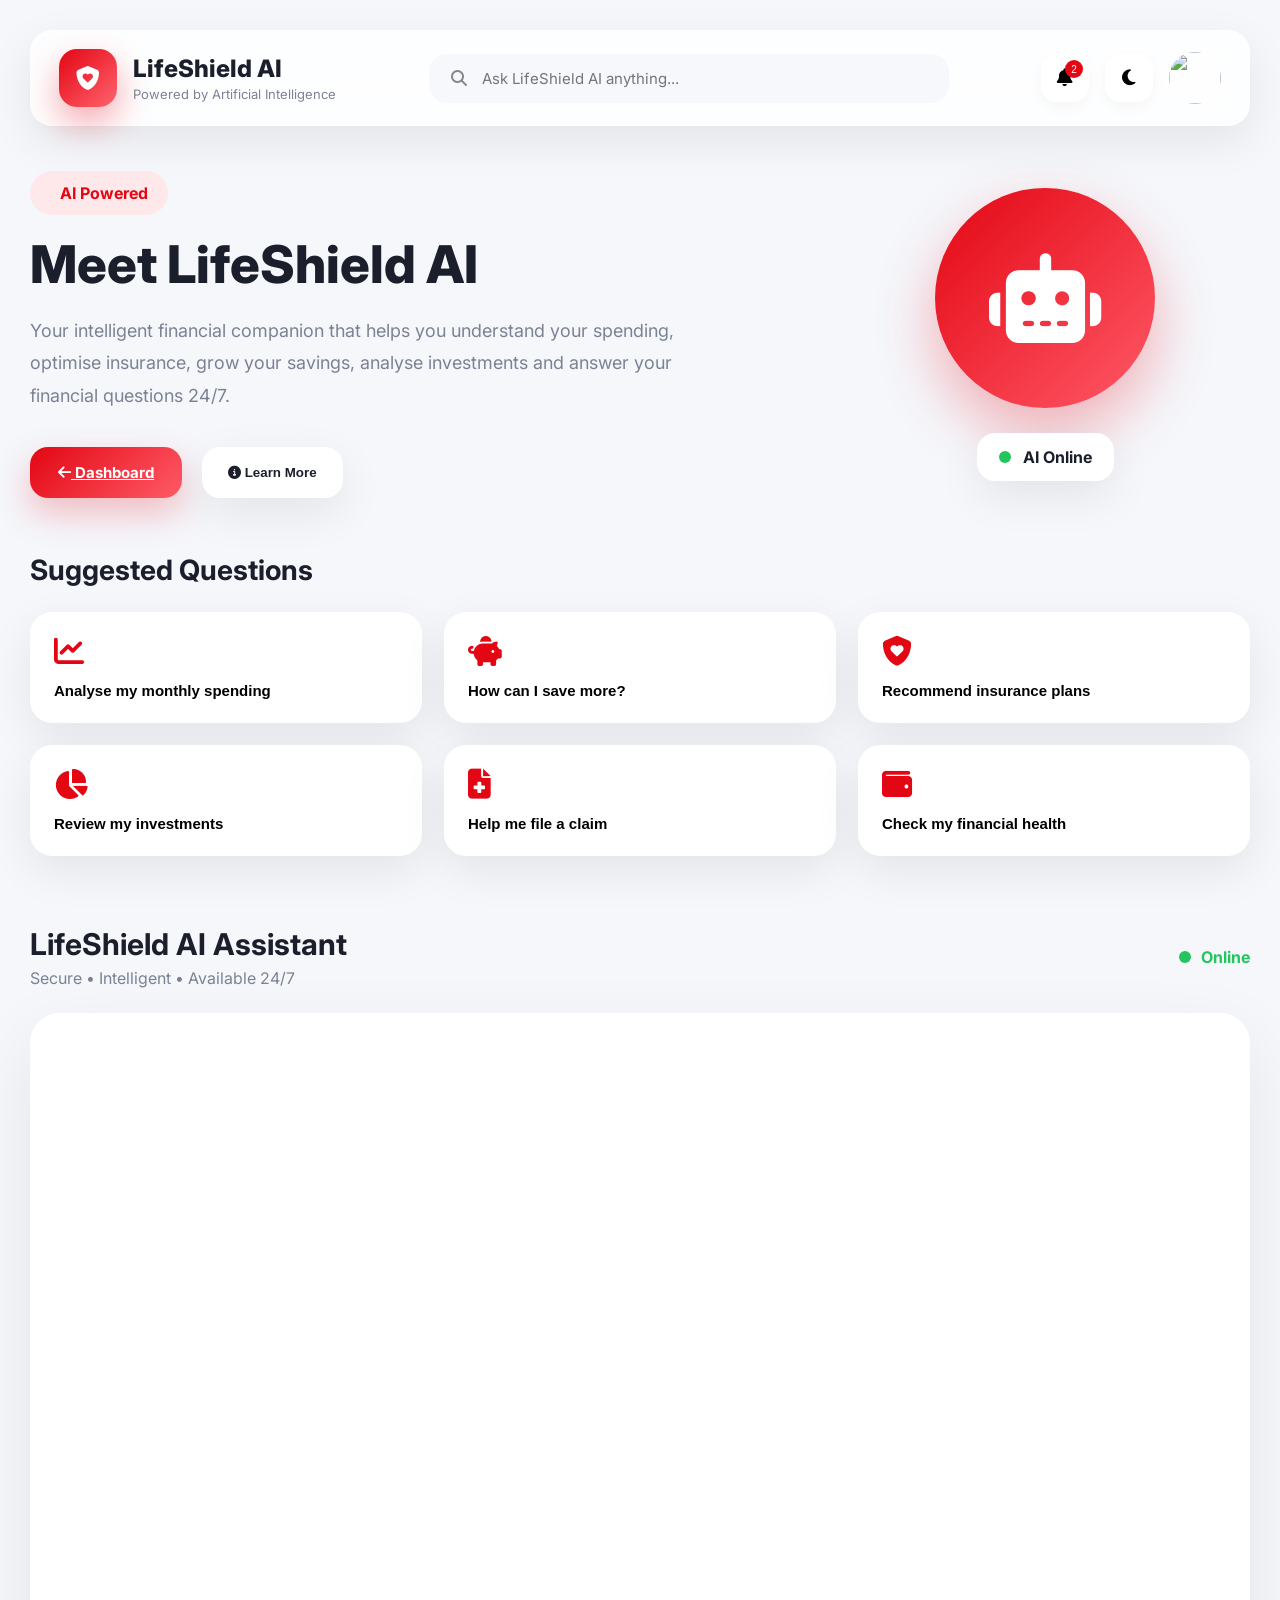
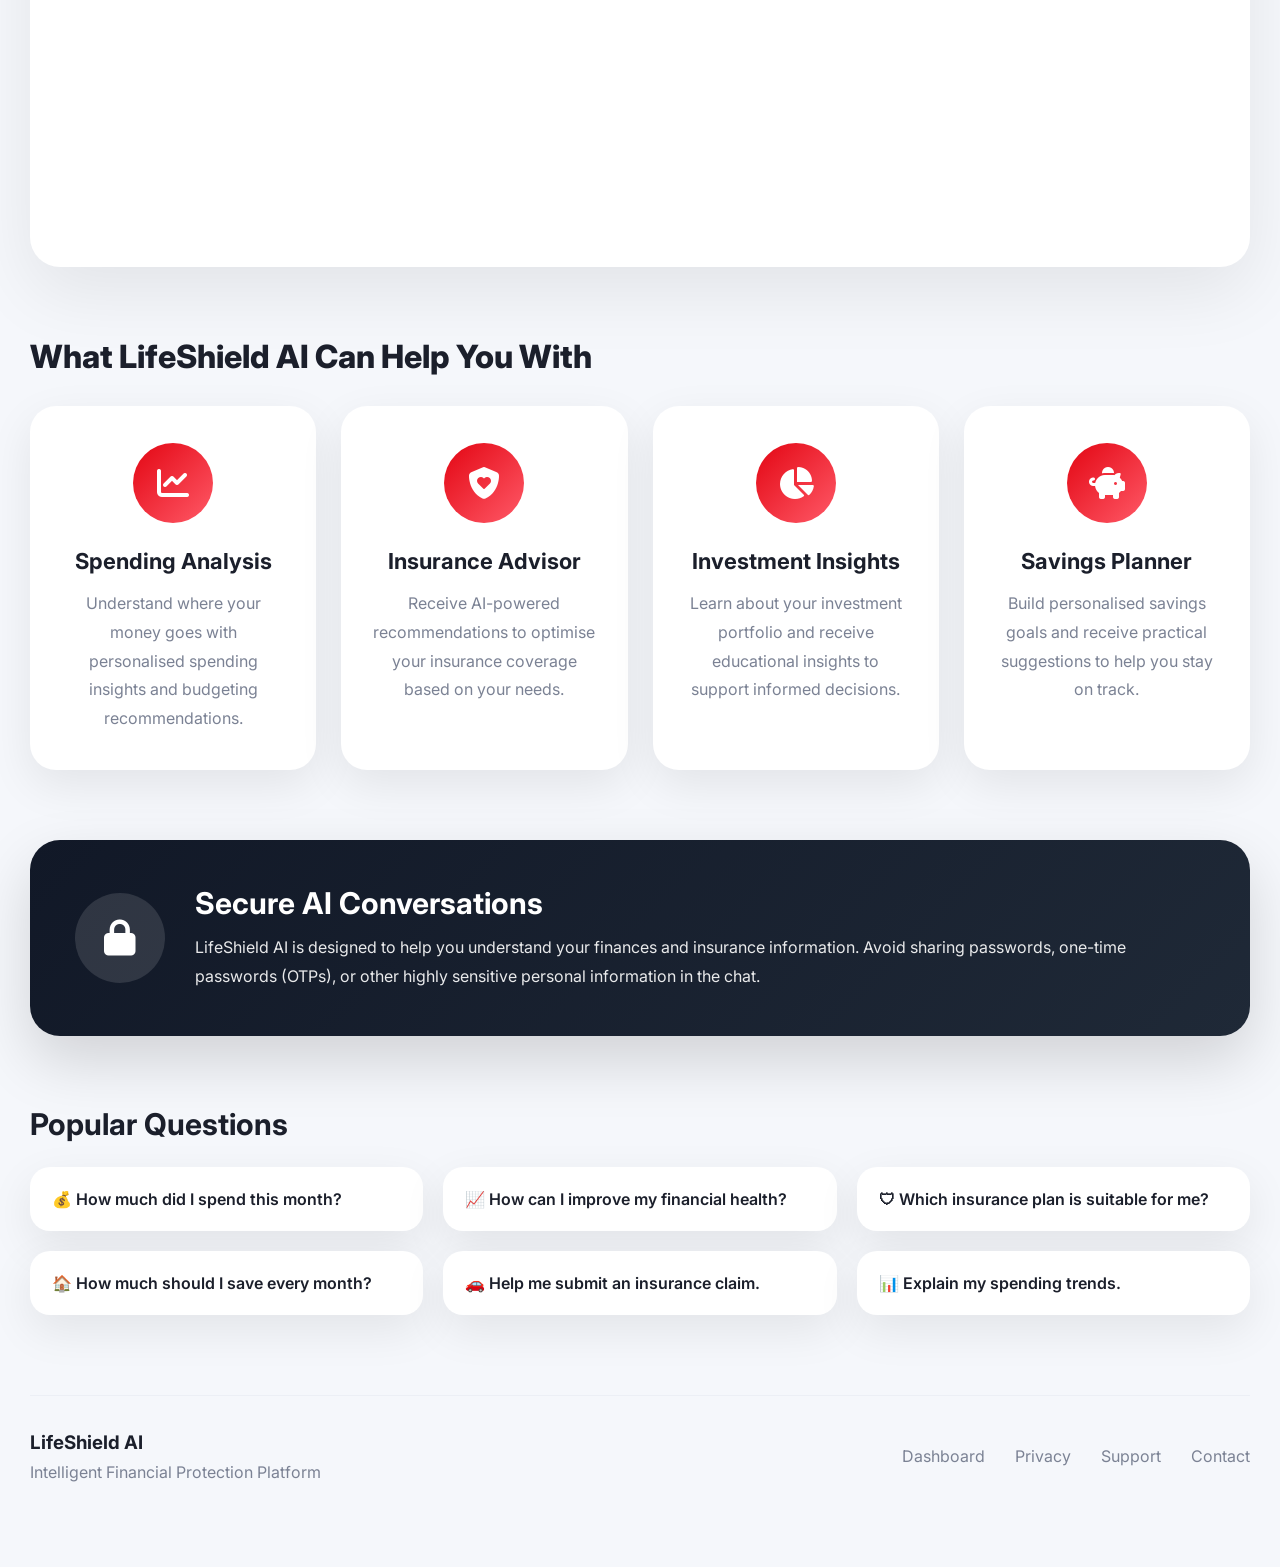
==== lifeshield-ai.html @ 374479db "Add dedicated LifeShield AI page" ====
<!DOCTYPE html>
<html lang="en">

<head>

    <meta charset="UTF-8">
    <meta name="viewport" content="width=device-width, initial-scale=1.0">

    <title>LifeShield AI Assistant</title>

    <!-- Google Font -->
    <link rel="preconnect" href="https://fonts.googleapis.com">
    <link rel="preconnect" href="https://fonts.gstatic.com" crossorigin>

    <link href="https://fonts.googleapis.com/css2?family=Inter:wght@300;400;500;600;700;800;900&display=swap"
        rel="stylesheet">

    <!-- Font Awesome -->
    <link rel="stylesheet"
        href="https://cdnjs.cloudflare.com/ajax/libs/font-awesome/6.7.2/css/all.min.css">

    <link rel="stylesheet" href="style.css">
    <link rel="stylesheet" href="ai.css">

</head>

<body>

<!-- ========================================= -->
<!-- Loader -->
<!-- ========================================= -->

<div class="loader">

    <div class="loader-ring"></div>

</div>

<div class="app">

<!-- ========================================= -->
<!-- TOP NAVIGATION -->
<!-- ========================================= -->

<header class="topbar">

    <div class="logo">

        <div class="logo-icon">

            <i class="fa-solid fa-shield-heart"></i>

        </div>

        <div>

            <h2>LifeShield AI</h2>

            <span>Powered by Artificial Intelligence</span>

        </div>

    </div>

    <div class="search">

        <i class="fa-solid fa-magnifying-glass"></i>

        <input
            type="text"
            placeholder="Ask LifeShield AI anything...">

    </div>

    <div class="top-actions">

        <button class="icon-btn">

            <i class="fa-solid fa-bell"></i>

            <span>2</span>

        </button>

        <button class="icon-btn darkMode">

            <i class="fa-solid fa-moon"></i>

        </button>

        <img
            src="https://i.pravatar.cc/150?img=8"
            class="avatar">

    </div>

</header>

<!-- ========================================= -->
<!-- HERO -->
<!-- ========================================= -->

<section class="ai-hero">

    <div class="hero-left">

        <div class="ai-badge">

            <i class="fa-solid fa-sparkles"></i>

            AI Powered

        </div>

        <h1>

            Meet LifeShield AI

        </h1>

        <p>

            Your intelligent financial companion that helps you
            understand your spending, optimise insurance,
            grow your savings, analyse investments and answer
            your financial questions 24/7.

        </p>

        <div class="hero-buttons">

            <a href="index.html" class="primary-btn">

                <i class="fa-solid fa-arrow-left"></i>

                Dashboard

            </a>

            <button class="secondary-btn">

                <i class="fa-solid fa-circle-info"></i>

                Learn More

            </button>

        </div>

    </div>

    <div class="hero-right">

        <div class="ai-avatar">

            <i class="fa-solid fa-robot"></i>

        </div>

        <div class="status-card">

            <div class="status-dot"></div>

            AI Online

        </div>

    </div>

</section>

<!-- ========================================= -->
<!-- QUICK QUESTIONS -->
<!-- ========================================= -->

<section class="suggested-section">

    <h2>

        Suggested Questions

    </h2>

    <div class="suggestion-grid">

        <button class="suggestion-card">

            <i class="fa-solid fa-chart-line"></i>

            Analyse my monthly spending

        </button>

        <button class="suggestion-card">

            <i class="fa-solid fa-piggy-bank"></i>

            How can I save more?

        </button>

        <button class="suggestion-card">

            <i class="fa-solid fa-shield-heart"></i>

            Recommend insurance plans

        </button>

        <button class="suggestion-card">

            <i class="fa-solid fa-chart-pie"></i>

            Review my investments

        </button>

        <button class="suggestion-card">

            <i class="fa-solid fa-file-medical"></i>

            Help me file a claim

        </button>

        <button class="suggestion-card">

            <i class="fa-solid fa-wallet"></i>

            Check my financial health

        </button>

    </div>

</section>

<!-- ========================================= -->
<!-- AI CHAT -->
<!-- ========================================= -->

<section class="chat-section">

    <div class="chat-header">

        <div>

            <h2>

                LifeShield AI Assistant

            </h2>

            <p>

                Secure • Intelligent • Available 24/7

            </p>

        </div>

        <div class="online-status">

            <span class="pulse"></span>

            Online

        </div>

    </div>

    <div class="chat-container">

                <iframe

            src="https://cdn.botpress.cloud/webchat/v3.6/shareable.html?configUrl=https://files.bpcontent.cloud/2026/05/12/06/20260512064013-ISPL38MB.json"

            loading="lazy"

            allow="microphone"

            title="LifeShield AI Assistant">

        </iframe>

    </div>

</section>

<!-- ========================================= -->
<!-- AI CAPABILITIES -->
<!-- ========================================= -->

<section class="capabilities-section">

    <h2>

        What LifeShield AI Can Help You With

    </h2>

    <div class="capabilities-grid">

        <div class="capability-card">

            <i class="fa-solid fa-chart-line"></i>

            <h3>

                Spending Analysis

            </h3>

            <p>

                Understand where your money goes with personalised
                spending insights and budgeting recommendations.

            </p>

        </div>

        <div class="capability-card">

            <i class="fa-solid fa-shield-heart"></i>

            <h3>

                Insurance Advisor

            </h3>

            <p>

                Receive AI-powered recommendations to optimise
                your insurance coverage based on your needs.

            </p>

        </div>

        <div class="capability-card">

            <i class="fa-solid fa-chart-pie"></i>

            <h3>

                Investment Insights

            </h3>

            <p>

                Learn about your investment portfolio and receive
                educational insights to support informed decisions.

            </p>

        </div>

        <div class="capability-card">

            <i class="fa-solid fa-piggy-bank"></i>

            <h3>

                Savings Planner

            </h3>

            <p>

                Build personalised savings goals and receive
                practical suggestions to help you stay on track.

            </p>

        </div>

    </div>

</section>

<!-- ========================================= -->
<!-- SECURITY -->
<!-- ========================================= -->

<section class="security-banner">

    <div class="security-icon">

        <i class="fa-solid fa-lock"></i>

    </div>

    <div>

        <h2>

            Secure AI Conversations

        </h2>

        <p>

            LifeShield AI is designed to help you understand your
            finances and insurance information. Avoid sharing
            passwords, one-time passwords (OTPs), or other highly
            sensitive personal information in the chat.

        </p>

    </div>

</section>

<!-- ========================================= -->
<!-- AI TIPS -->
<!-- ========================================= -->

<section class="tips-section">

    <h2>

        Popular Questions

    </h2>

    <div class="tips-grid">

        <div class="tip-card">

            💰 How much did I spend this month?

        </div>

        <div class="tip-card">

            📈 How can I improve my financial health?

        </div>

        <div class="tip-card">

            🛡 Which insurance plan is suitable for me?

        </div>

        <div class="tip-card">

            🏠 How much should I save every month?

        </div>

        <div class="tip-card">

            🚗 Help me submit an insurance claim.

        </div>

        <div class="tip-card">

            📊 Explain my spending trends.

        </div>

    </div>

</section>

<!-- ========================================= -->
<!-- FOOTER -->
<!-- ========================================= -->

<footer>

    <div class="footer-left">

        <h3>

            LifeShield AI

        </h3>

        <p>

            Intelligent Financial Protection Platform

        </p>

    </div>

    <div class="footer-right">

        <a href="index.html">

            Dashboard

        </a>

        <a href="#">

            Privacy

        </a>

        <a href="#">

            Support

        </a>

        <a href="#">

            Contact

        </a>

    </div>

</footer>

</div>

<script src="app.js"></script>

<script src="ai.js"></script>

</body>

</html>
---- style.css ----
/* =========================================================
   LifeShield AI Dashboard
   Premium Banking UI
   Part 1
========================================================= */

:root{

    --primary:#E30613;
    --primary-dark:#b40410;
    --secondary:#ff5b67;

    --success:#22c55e;
    --warning:#f59e0b;
    --danger:#ef4444;

    --background:#f4f6fb;
    --surface:#ffffff;
    --surface-2:#fafbfd;

    --text:#1a1d29;
    --text-light:#7b8294;

    --border:#eceff5;

    --shadow-sm:
        0 5px 15px rgba(0,0,0,.04);

    --shadow:
        0 12px 35px rgba(0,0,0,.08);

    --shadow-lg:
        0 25px 60px rgba(0,0,0,.12);

    --radius:24px;

    --transition:.35s cubic-bezier(.4,.2,.2,1);

}

/* ==========================
   RESET
========================== */

*{

    margin:0;

    padding:0;

    box-sizing:border-box;

}

html{

    scroll-behavior:smooth;

}

body{

    background:var(--background);

    font-family:'Inter',sans-serif;

    color:var(--text);

    overflow-x:hidden;

}

/* ==========================
   LOADER
========================== */

.loader{

    position:fixed;

    inset:0;

    background:white;

    display:flex;

    justify-content:center;

    align-items:center;

    z-index:99999;

}

.loader-ring{

    width:70px;

    height:70px;

    border-radius:50%;

    border:6px solid #ececec;

    border-top:6px solid var(--primary);

    animation:spin 1s linear infinite;

}

@keyframes spin{

    to{

        transform:rotate(360deg);

    }

}

/* ==========================
   APP
========================== */

.app{

    width:100%;

    max-width:1450px;

    margin:auto;

    padding:30px;

}

/* ==========================
   TOP NAVBAR
========================== */

.topbar{

    position:sticky;

    top:20px;

    z-index:500;

    background:rgba(255,255,255,.82);

    backdrop-filter:blur(22px);

    -webkit-backdrop-filter:blur(22px);

    border:1px solid rgba(255,255,255,.5);

    border-radius:22px;

    padding:18px 28px;

    display:flex;

    justify-content:space-between;

    align-items:center;

    box-shadow:var(--shadow);

    margin-bottom:35px;

}

/* ==========================
   LOGO
========================== */

.logo{

    display:flex;

    align-items:center;

    gap:16px;

}

.logo-icon{

    width:58px;

    height:58px;

    border-radius:18px;

    background:linear-gradient(135deg,
    var(--primary),
    #ff636e);

    color:white;

    display:flex;

    justify-content:center;

    align-items:center;

    font-size:24px;

    box-shadow:

    0 15px 35px rgba(227,6,19,.35);

}

.logo h2{

    font-size:24px;

    font-weight:800;

}

.logo span{

    color:var(--text-light);

    font-size:13px;

}

/* ==========================
   SEARCH
========================== */

.search{

    width:520px;

    display:flex;

    align-items:center;

    gap:15px;

    background:#f7f8fc;

    border-radius:18px;

    padding:15px 22px;

    transition:var(--transition);

}

.search:hover{

    background:white;

    box-shadow:var(--shadow-sm);

}

.search i{

    color:#888;

}

.search input{

    width:100%;

    border:none;

    outline:none;

    background:transparent;

    font-size:15px;

    font-family:inherit;

}

/* ==========================
   NAV ACTIONS
========================== */

.top-actions{

    display:flex;

    align-items:center;

    gap:16px;

}

.icon-btn{

    width:48px;

    height:48px;

    border-radius:16px;

    border:none;

    background:white;

    cursor:pointer;

    position:relative;

    transition:var(--transition);

    box-shadow:var(--shadow-sm);

}

.icon-btn:hover{

    transform:translateY(-3px);

    box-shadow:var(--shadow);

}

.icon-btn i{

    font-size:18px;

}

.icon-btn span{

    position:absolute;

    top:6px;

    right:6px;

    width:18px;

    height:18px;

    border-radius:50%;

    background:var(--primary);

    color:white;

    font-size:10px;

    display:flex;

    justify-content:center;

    align-items:center;

}

.avatar{

    width:52px;

    height:52px;

    border-radius:50%;

    object-fit:cover;

    cursor:pointer;

    transition:var(--transition);

}

.avatar:hover{

    transform:scale(1.08);

}

/* ==========================
   WELCOME
========================== */

.welcome{

    display:flex;

    justify-content:space-between;

    align-items:center;

    margin-bottom:35px;

}

.welcome h1{

    font-size:42px;

    font-weight:800;

    margin-bottom:12px;

}

.welcome p{

    color:var(--text-light);

    font-size:17px;

}

.primary-btn{

    border:none;

    background:linear-gradient(
        135deg,
        var(--primary),
        var(--secondary)
    );

    color:white;

    padding:16px 28px;

    border-radius:18px;

    font-size:15px;

    font-weight:700;

    cursor:pointer;

    transition:var(--transition);

    box-shadow:

    0 15px 35px rgba(227,6,19,.25);

}

.primary-btn:hover{

    transform:translateY(-3px);

}

/* ==========================
   FEATURE GRID
========================== */

.feature-grid{

    display:grid;

    grid-template-columns:
    repeat(5,1fr);

    gap:22px;

    margin-bottom:35px;

}

.feature{

    background:white;

    border-radius:24px;

    padding:28px;

    transition:var(--transition);

    cursor:pointer;

    text-align:center;

    box-shadow:var(--shadow-sm);

}

.feature:hover{

    transform:translateY(-8px);

    box-shadow:var(--shadow);

}

.feature.active{

    background:linear-gradient(
        135deg,
        var(--primary),
        var(--secondary)
    );

    color:white;

}

.feature i{

    font-size:34px;

    margin-bottom:20px;

}

.feature h3{

    margin-bottom:8px;

}

.feature p{

    font-size:14px;

    opacity:.85;

}

/* =========================================================
   ACCOUNT OVERVIEW
========================================================= */

.account-card{

    background:linear-gradient(
        135deg,
        #E30613 0%,
        #ff4d5c 55%,
        #ff7b87 100%
    );

    color:white;

    border-radius:30px;

    padding:38px;

    display:flex;

    justify-content:space-between;

    align-items:center;

    box-shadow:
        0 30px 60px rgba(227,6,19,.28);

    margin-bottom:35px;

    position:relative;

    overflow:hidden;

}

.account-card::before{

    content:"";

    position:absolute;

    width:420px;

    height:420px;

    border-radius:50%;

    background:rgba(255,255,255,.08);

    right:-180px;

    top:-180px;

}

.account-card::after{

    content:"";

    position:absolute;

    width:260px;

    height:260px;

    border-radius:50%;

    background:rgba(255,255,255,.05);

    left:-80px;

    bottom:-140px;

}

.account-left{

    display:flex;

    align-items:center;

    gap:24px;

    position:relative;

    z-index:2;

}

.bank-icon{

    width:80px;

    height:80px;

    border-radius:24px;

    background:rgba(255,255,255,.18);

    backdrop-filter:blur(10px);

    display:flex;

    justify-content:center;

    align-items:center;

    font-size:28px;

    font-weight:800;

}

.account-left h2{

    font-size:28px;

    margin-bottom:8px;

}

.account-left p{

    opacity:.9;

    margin-bottom:10px;

}

.account-left span{

    letter-spacing:4px;

    font-size:18px;

}

.account-right{

    text-align:right;

    position:relative;

    z-index:2;

}

.account-right h3{

    font-size:46px;

    font-weight:800;

    margin-bottom:10px;

}

.account-right p{

    opacity:.9;

}

.growth{

    display:inline-flex;

    align-items:center;

    gap:8px;

    margin-top:18px;

    background:rgba(255,255,255,.16);

    padding:10px 18px;

    border-radius:999px;

    font-weight:700;

}

/* =========================================================
   DASHBOARD GRID
========================================================= */

.dashboard-grid{

    display:grid;

    grid-template-columns:2fr 1fr;

    gap:30px;

    margin-bottom:35px;

}

.left-column,
.right-column{

    display:flex;

    flex-direction:column;

    gap:28px;

}

/* =========================================================
   COMMON CARD
========================================================= */

.card{

    background:white;

    border-radius:26px;

    padding:28px;

    box-shadow:var(--shadow-sm);

    transition:var(--transition);

}

.card:hover{

    transform:translateY(-6px);

    box-shadow:var(--shadow);

}

.section-title{

    display:flex;

    justify-content:space-between;

    align-items:center;

    margin-bottom:25px;

}

.section-title h2{

    font-size:22px;

    font-weight:700;

}

.section-title a{

    text-decoration:none;

    color:var(--primary);

    font-weight:600;

}

/* =========================================================
   SAVINGS GOAL
========================================================= */

.savings-card h3{

    margin-top:24px;

    font-size:32px;

    font-weight:800;

}

.savings-card p{

    margin-top:10px;

    color:var(--text-light);

}

.progress{

    margin-top:22px;

    width:100%;

    height:14px;

    border-radius:999px;

    overflow:hidden;

    background:#edf1f7;

}

.progress-fill{

    width:74%;

    height:100%;

    border-radius:999px;

    background:linear-gradient(
        90deg,
        #E30613,
        #ff7d88
    );

    animation:progressGrow 1.4s ease;

}

@keyframes progressGrow{

    from{

        width:0;

    }

}

/* =========================================================
   TRANSACTIONS
========================================================= */

.transactions{

    overflow:hidden;

}

.transactions table{

    width:100%;

    border-collapse:collapse;

}

.transactions th{

    text-align:left;

    padding:18px 0;

    font-size:14px;

    color:#8b94a8;

    border-bottom:1px solid var(--border);

}

.transactions td{

    padding:22px 0;

    border-bottom:1px solid #f1f3f7;

    font-weight:500;

}

.transactions tbody tr{

    transition:.3s;

}

.transactions tbody tr:hover{

    background:#fafbfd;

}

.success{

    background:#dcfce7;

    color:#16a34a;

    padding:8px 16px;

    border-radius:999px;

    font-size:13px;

    font-weight:700;

}

.pending{

    background:#fff3cd;

    color:#d97706;

    padding:8px 16px;

    border-radius:999px;

    font-size:13px;

    font-weight:700;

}

.income{

    color:#16a34a;

    font-weight:800;

}

/* =========================================================
   INSIGHTS CARD
========================================================= */

.insights-card{

    min-height:520px;

}

.insights-card canvas{

    width:100% !important;

    height:260px !important;

    margin:20px auto;

}

.legend{

    display:flex;

    justify-content:space-between;

    align-items:center;

    margin-top:18px;

    padding-top:12px;

    border-top:1px solid #f2f3f6;

}

.legend div{

    display:flex;

    align-items:center;

    gap:12px;

}

.dot{

    width:12px;

    height:12px;

    border-radius:50%;

}

.red{

    background:#E30613;

}

.pink{

    background:#ff7b8b;

}

.blue{

    background:#3b82f6;

}

.green{

    background:#22c55e;

}

.more-btn{

    border:none;

    background:#f5f6fb;

    width:40px;

    height:40px;

    border-radius:12px;

    cursor:pointer;

    transition:.3s;

}

.more-btn:hover{

    background:#eceff7;

}

/* =========================================================
   AI INSIGHTS
========================================================= */

.ai-card ul{

    list-style:none;

}

.ai-card li{

    padding:16px 0;

    border-bottom:1px solid #f1f2f7;

    color:#5e6578;

    line-height:1.7;

}

.ai-card li:last-child{

    border-bottom:none;

}

/* =========================================================
   CREDIT SCORE CARD
========================================================= */

.credit-card{

    text-align:center;

}

.score-circle{

    width:170px;

    height:170px;

    margin:30px auto;

    border-radius:50%;

    background:conic-gradient(
        var(--primary) 0deg 328deg,
        #eceff5 328deg 360deg
    );

    display:flex;

    justify-content:center;

    align-items:center;

    position:relative;

}

.score-circle::before{

    content:"";

    position:absolute;

    width:130px;

    height:130px;

    background:white;

    border-radius:50%;

}

.score-circle span{

    position:relative;

    z-index:2;

    font-size:52px;

    font-weight:800;

    color:var(--primary);

}

.credit-card p{

    font-size:20px;

    font-weight:700;

    margin-top:15px;

}

.credit-card small{

    display:block;

    margin-top:10px;

    color:var(--text-light);

    line-height:1.7;

}

/* =========================================================
   AI ASSISTANT
========================================================= */

.assistant-card{

    overflow:hidden;

}

.assistant-header{

    display:flex;

    justify-content:space-between;

    align-items:center;

    margin-bottom:24px;

}

.assistant-header h2{

    font-size:24px;

}

.assistant-header p{

    margin-top:6px;

    color:var(--text-light);

}

.assistant-header i{

    font-size:34px;

    color:var(--primary);

}

.assistant-card iframe{

    width:100%;

    height:620px;

    border:none;

    border-radius:22px;

    background:#f7f8fc;

}

/* =========================================================
   QUICK ACTIONS
========================================================= */

.quick-actions{

    display:grid;

    grid-template-columns:repeat(5,1fr);

    gap:24px;

    margin-bottom:35px;

}

.quick-card{

    background:white;

    border-radius:24px;

    padding:28px;

    text-align:center;

    cursor:pointer;

    transition:var(--transition);

    box-shadow:var(--shadow-sm);

}

.quick-card:hover{

    transform:translateY(-8px);

    box-shadow:var(--shadow);

}

.quick-card i{

    font-size:34px;

    color:var(--primary);

    margin-bottom:18px;

}

.quick-card span{

    display:block;

    font-weight:700;

}

/* =========================================================
   PROMO BANNER
========================================================= */

.promo-banner{

    margin-bottom:35px;

}

.promo-content{

    background:linear-gradient(
        135deg,
        #1f2937,
        #111827
    );

    color:white;

    border-radius:30px;

    overflow:hidden;

    display:flex;

    justify-content:space-between;

    align-items:center;

    padding:50px;

    position:relative;

}

.promo-text{

    max-width:600px;

    z-index:2;

}

.badge{

    display:inline-block;

    background:#E30613;

    color:white;

    padding:8px 16px;

    border-radius:999px;

    font-size:12px;

    font-weight:700;

    margin-bottom:20px;

}

.promo-text h2{

    font-size:42px;

    margin-bottom:18px;

}

.promo-text p{

    line-height:1.8;

    opacity:.9;

    margin-bottom:30px;

}

.promo-image{

    width:320px;

    height:320px;

    border-radius:50%;

    background:rgba(255,255,255,.05);

    position:relative;

    display:flex;

    justify-content:center;

    align-items:center;

}

.promo-image i{

    font-size:90px;

    color:white;

    z-index:2;

}

.floating-circle{

    position:absolute;

    border-radius:50%;

    background:rgba(255,255,255,.08);

    animation:float 7s ease-in-out infinite;

}

.circle-one{

    width:80px;
    height:80px;
    top:25px;
    left:35px;

}

.circle-two{

    width:55px;
    height:55px;
    right:35px;
    top:80px;

}

.circle-three{

    width:120px;
    height:120px;
    bottom:30px;
    left:110px;

}

@keyframes float{

    0%{

        transform:translateY(0);

    }

    50%{

        transform:translateY(-12px);

    }

    100%{

        transform:translateY(0);

    }

}

/* =========================================================
   RECENT ACTIVITY
========================================================= */

.activity-section{

    margin-bottom:40px;

}

.activity-list{

    display:flex;

    flex-direction:column;

    gap:18px;

}

.activity-item{

    background:white;

    border-radius:22px;

    padding:22px 26px;

    display:flex;

    align-items:center;

    justify-content:space-between;

    box-shadow:var(--shadow-sm);

    transition:var(--transition);

}

.activity-item:hover{

    transform:translateX(6px);

}

.activity-item h4{

    margin-bottom:6px;

}

.activity-item p{

    color:var(--text-light);

}

.activity-icon{

    width:56px;

    height:56px;

    border-radius:18px;

    display:flex;

    justify-content:center;

    align-items:center;

    color:white;

    margin-right:18px;

}

.activity-item>div{

    display:flex;

    align-items:center;

}

.activity-item>span{

    font-weight:700;

}

.activity-icon.green{

    background:#22c55e;

}

.activity-icon.blue{

    background:#3b82f6;

}

.activity-icon.orange{

    background:#f59e0b;

}

/* =========================================================
   FLOATING AI BUTTON
========================================================= */

.floating-ai{

    position:fixed;

    right:35px;

    bottom:35px;

    width:72px;

    height:72px;

    border:none;

    border-radius:50%;

    background:linear-gradient(
        135deg,
        var(--primary),
        var(--secondary)
    );

    color:white;

    font-size:28px;

    cursor:pointer;

    box-shadow:0 20px 40px rgba(227,6,19,.35);

    z-index:999;

    transition:var(--transition);

}

.floating-ai:hover{

    transform:scale(1.08) rotate(8deg);

}

/* =========================================================
   FOOTER
========================================================= */

footer{

    margin:50px 0 20px;

    display:flex;

    justify-content:space-between;

    align-items:center;

    color:var(--text-light);

    border-top:1px solid var(--border);

    padding-top:30px;

}

.footer-left h3{

    color:var(--text);

    margin-bottom:8px;

}

.footer-right{

    display:flex;

    gap:28px;

}

.footer-right a{

    text-decoration:none;

    color:var(--text-light);

    transition:.3s;

}

.footer-right a:hover{

    color:var(--primary);

}

/* =========================================================
   DARK MODE
========================================================= */

body.dark{

    --background:#0f172a;
    --surface:#111827;
    --surface-2:#1e293b;

    --text:#f8fafc;
    --text-light:#94a3b8;

    --border:#273449;

    background:var(--background);
    color:var(--text);

}

body.dark .topbar,
body.dark .card,
body.dark .feature,
body.dark .quick-card,
body.dark .activity-item,
body.dark .search{

    background:var(--surface);

    color:var(--text);

    border:1px solid rgba(255,255,255,.05);

}

body.dark input{

    color:white;

}

body.dark .transactions th{

    color:#94a3b8;

}

body.dark .transactions td{

    border-color:#243247;

}

body.dark .transactions tbody tr:hover{

    background:#1b2536;

}

body.dark .progress{

    background:#243247;

}

body.dark footer{

    border-top:1px solid #273449;

}

body.dark .more-btn{

    background:#1b2536;

    color:white;

}

/* =========================================================
   MOBILE NAVIGATION
========================================================= */

.mobile-nav{

    position:fixed;

    left:0;

    right:0;

    bottom:0;

    height:78px;

    background:rgba(255,255,255,.95);

    backdrop-filter:blur(18px);

    display:none;

    justify-content:space-around;

    align-items:center;

    z-index:999;

    border-top:1px solid #ececec;

}

.mobile-nav a{

    display:flex;

    flex-direction:column;

    align-items:center;

    text-decoration:none;

    color:#8a8f9d;

    font-size:12px;

    gap:6px;

    transition:.3s;

}

.mobile-nav a i{

    font-size:20px;

}

.mobile-nav a.active{

    color:var(--primary);

}

/* =========================================================
   SCROLLBAR
========================================================= */

::-webkit-scrollbar{

    width:10px;

}

::-webkit-scrollbar-track{

    background:#f3f4f7;

}

::-webkit-scrollbar-thumb{

    background:#d2d7df;

    border-radius:999px;

}

::-webkit-scrollbar-thumb:hover{

    background:#b9c0ca;

}

/* =========================================================
   ANIMATIONS
========================================================= */

.fade-up{

    animation:fadeUp .7s ease forwards;

}

@keyframes fadeUp{

    from{

        opacity:0;

        transform:translateY(30px);

    }

    to{

        opacity:1;

        transform:translateY(0);

    }

}

.fade-left{

    animation:fadeLeft .7s ease forwards;

}

@keyframes fadeLeft{

    from{

        opacity:0;

        transform:translateX(-30px);

    }

    to{

        opacity:1;

        transform:translateX(0);

    }

}

.fade-right{

    animation:fadeRight .7s ease forwards;

}

@keyframes fadeRight{

    from{

        opacity:0;

        transform:translateX(30px);

    }

    to{

        opacity:1;

        transform:translateX(0);

    }

}

.float{

    animation:floatCard 5s ease-in-out infinite;

}

@keyframes floatCard{

    0%{

        transform:translateY(0px);

    }

    50%{

        transform:translateY(-8px);

    }

    100%{

        transform:translateY(0px);

    }

}

/* =========================================================
   RESPONSIVE
========================================================= */

@media(max-width:1300px){

    .dashboard-grid{

        grid-template-columns:1fr;

    }

    .feature-grid{

        grid-template-columns:repeat(3,1fr);

    }

    .quick-actions{

        grid-template-columns:repeat(3,1fr);

    }

}

@media(max-width:992px){

    .topbar{

        flex-wrap:wrap;

        gap:20px;

    }

    .search{

        width:100%;

        order:3;

    }

    .welcome{

        flex-direction:column;

        align-items:flex-start;

        gap:20px;

    }

    .account-card{

        flex-direction:column;

        align-items:flex-start;

        gap:30px;

    }

    .promo-content{

        flex-direction:column;

        text-align:center;

        gap:40px;

    }

    footer{

        flex-direction:column;

        gap:20px;

        text-align:center;

    }

}

@media(max-width:768px){

    .app{

        padding:18px;

        padding-bottom:110px;

    }

    .feature-grid{

        grid-template-columns:repeat(2,1fr);

    }

    .quick-actions{

        grid-template-columns:repeat(2,1fr);

    }

    .transactions{

        overflow-x:auto;

    }

    .assistant-card iframe{

        height:500px;

    }

    .promo-image{

        width:220px;

        height:220px;

    }

    .promo-text h2{

        font-size:32px;

    }

    .floating-ai{

        bottom:100px;

        right:20px;

        width:64px;

        height:64px;

    }

    .mobile-nav{

        display:flex;

    }

}

@media(max-width:576px){

    .welcome h1{

        font-size:30px;

    }

    .logo h2{

        font-size:20px;

    }

    .feature-grid{

        grid-template-columns:1fr;

    }

    .quick-actions{

        grid-template-columns:1fr;

    }

    .account-right h3{

        font-size:34px;

    }

    .score-circle{

        width:140px;

        height:140px;

    }

    .score-circle::before{

        width:108px;

        height:108px;

    }

    .score-circle span{

        font-size:42px;

    }

    .assistant-card iframe{

        height:430px;

    }

}

/* =========================================================
   UTILITIES
========================================================= */

.hidden{

    display:none !important;

}

.text-center{

    text-align:center;

}

.mt-20{

    margin-top:20px;

}

.mt-30{

    margin-top:30px;

}

.mt-40{

    margin-top:40px;

}

.mb-20{

    margin-bottom:20px;

}

.mb-30{

    margin-bottom:30px;

}

.mb-40{

    margin-bottom:40px;

}

.w-100{

    width:100%;

}

/* =========================================================
   END OF STYLE.CSS
========================================================= */
---- ai.css ----
/* =========================================================
   LifeShield AI
   ai.css
========================================================= */

:root{

    --primary:#E30613;
    --primary-light:#ff5967;
    --background:#f5f7fb;
    --surface:#ffffff;
    --text:#1b1f2b;
    --text-light:#7b8294;
    --border:#eceff5;

    --radius:26px;

    --shadow:
        0 15px 45px rgba(0,0,0,.08);

    --transition:.35s ease;

}

/* =========================================================
   PAGE
========================================================= */

body{

    background:var(--background);

    font-family:"Inter",sans-serif;

}

.ai-hero{

    display:flex;

    align-items:center;

    display:grid;

    grid-template-columns:1.3fr .7fr;

    gap:50px;

    margin:45px 0;

}

.hero-left h1{

    font-size:52px;

    font-weight:800;

    margin:20px 0;

    line-height:1.15;

}

.hero-left p{

    font-size:18px;

    color:var(--text-light);

    line-height:1.8;

    max-width:700px;

}

.ai-badge{

    display:inline-flex;

    align-items:center;

    gap:10px;

    background:#ffe8ea;

    color:var(--primary);

    padding:12px 20px;

    border-radius:999px;

    font-weight:700;

}

.hero-buttons{

    display:flex;

    gap:20px;

    margin-top:35px;

}

.secondary-btn{

    border:none;

    background:white;

    color:var(--text);

    padding:16px 26px;

    border-radius:18px;

    cursor:pointer;

    font-weight:700;

    box-shadow:var(--shadow);

    transition:var(--transition);

}

.secondary-btn:hover{

    transform:translateY(-4px);

}

/* =========================================================
   AI AVATAR
========================================================= */

.hero-right{

    display:flex;

    flex-direction:column;

    justify-content:center;

    align-items:center;

}

.ai-avatar{

    width:220px;

    height:220px;

    border-radius:50%;

    background:linear-gradient(
        135deg,
        var(--primary),
        var(--primary-light)
    );

    display:flex;

    justify-content:center;

    align-items:center;

    color:white;

    font-size:90px;

    box-shadow:
        0 25px 60px rgba(227,6,19,.30);

    animation:floatRobot 5s ease-in-out infinite;

}

@keyframes floatRobot{

    50%{

        transform:translateY(-12px);

    }

}

.status-card{

    margin-top:25px;

    background:white;

    border-radius:18px;

    padding:14px 22px;

    display:flex;

    align-items:center;

    gap:12px;

    box-shadow:var(--shadow);

    font-weight:700;

}

.status-dot{

    width:12px;

    height:12px;

    border-radius:50%;

    background:#22c55e;

}

/* =========================================================
   SUGGESTED QUESTIONS
========================================================= */

.suggested-section{

    margin:55px 0;

}

.suggested-section h2{

    margin-bottom:25px;

    font-size:28px;

}

.suggestion-grid{

    display:grid;

    grid-template-columns:repeat(3,1fr);

    gap:22px;

}

.suggestion-card{

    background:white;

    border:none;

    border-radius:22px;

    padding:24px;

    text-align:left;

    cursor:pointer;

    transition:var(--transition);

    box-shadow:var(--shadow);

    font-size:15px;

    font-weight:600;

}

.suggestion-card:hover{

    transform:translateY(-8px);

    border:2px solid var(--primary);

}

.suggestion-card i{

    display:block;

    color:var(--primary);

    font-size:30px;

    margin-bottom:16px;

}

/* =========================================================
   CHAT SECTION
========================================================= */

.chat-section{

    margin:70px 0;

}

.chat-header{

    display:flex;

    justify-content:space-between;

    align-items:center;

    margin-bottom:25px;

}

.chat-header h2{

    font-size:30px;

}

.chat-header p{

    color:var(--text-light);

    margin-top:6px;

}

.online-status{

    display:flex;

    align-items:center;

    gap:10px;

    font-weight:700;

    color:#22c55e;

}

.pulse{

    width:12px;

    height:12px;

    background:#22c55e;

    border-radius:50%;

    animation:pulse 1.5s infinite;

}

@keyframes pulse{

    0%{

        transform:scale(.8);

        opacity:1;

    }

    70%{

        transform:scale(1.8);

        opacity:0;

    }

    100%{

        opacity:0;

    }

}

.chat-container{

    background:white;

    border-radius:30px;

    overflow:hidden;

    box-shadow:
        0 25px 70px rgba(0,0,0,.08);

}

.chat-container iframe{

    width:100%;

    height:850px;

    border:none;

}

/* =========================================================
   AI CAPABILITIES
========================================================= */

.capabilities-section{

    margin:70px 0;

}

.capabilities-section h2{

    font-size:32px;

    font-weight:800;

    margin-bottom:30px;

}

.capabilities-grid{

    display:grid;

    grid-template-columns:repeat(4,1fr);

    gap:25px;

}

.capability-card{

    background:white;

    border-radius:26px;

    padding:35px 28px;

    text-align:center;

    box-shadow:var(--shadow);

    transition:var(--transition);

    border:2px solid transparent;

}

.capability-card:hover{

    transform:translateY(-10px);

    border-color:var(--primary);

}

.capability-card i{

    width:80px;

    height:80px;

    border-radius:50%;

    display:flex;

    justify-content:center;

    align-items:center;

    margin:0 auto 25px;

    background:linear-gradient(
        135deg,
        var(--primary),
        var(--primary-light)
    );

    color:white;

    font-size:32px;

}

.capability-card h3{

    margin-bottom:15px;

    font-size:22px;

}

.capability-card p{

    color:var(--text-light);

    line-height:1.8;

}

/* =========================================================
   SECURITY BANNER
========================================================= */

.security-banner{

    margin:70px 0;

    background:linear-gradient(
        135deg,
        #111827,
        #1f2937
    );

    color:white;

    border-radius:30px;

    padding:45px;

    display:flex;

    align-items:center;

    gap:30px;

    box-shadow:0 25px 60px rgba(0,0,0,.15);

}

.security-icon{

    width:90px;

    height:90px;

    border-radius:50%;

    background:rgba(255,255,255,.12);

    display:flex;

    justify-content:center;

    align-items:center;

    font-size:36px;

    flex-shrink:0;

}

.security-banner h2{

    font-size:30px;

    margin-bottom:12px;

}

.security-banner p{

    line-height:1.8;

    opacity:.9;

}

/* =========================================================
   POPULAR QUESTIONS
========================================================= */

.tips-section{

    margin:70px 0;

}

.tips-section h2{

    font-size:30px;

    margin-bottom:25px;

}

.tips-grid{

    display:grid;

    grid-template-columns:repeat(3,1fr);

    gap:20px;

}

.tip-card{

    background:white;

    border-radius:20px;

    padding:22px;

    cursor:pointer;

    transition:var(--transition);

    box-shadow:var(--shadow);

    font-weight:600;

}

.tip-card:hover{

    transform:translateY(-6px);

    background:linear-gradient(
        135deg,
        var(--primary),
        var(--primary-light)
    );

    color:white;

}

/* =========================================================
   FOOTER
========================================================= */

footer{

    margin-top:80px;

    border-top:1px solid var(--border);

    padding:35px 0;

    display:flex;

    justify-content:space-between;

    align-items:center;

}

.footer-left h3{

    margin-bottom:8px;

}

.footer-left p{

    color:var(--text-light);

}

.footer-right{

    display:flex;

    gap:30px;

}

.footer-right a{

    text-decoration:none;

    color:var(--text-light);

    transition:var(--transition);

}

.footer-right a:hover{

    color:var(--primary);

}

/* =========================================================
   DARK MODE
========================================================= */

body.dark{

    --background:#0f172a;

    --surface:#111827;

    --text:#f8fafc;

    --text-light:#94a3b8;

    --border:#273449;

}

body.dark{

    background:var(--background);

    color:var(--text);

}

body.dark
.capability-card,

body.dark
.tip-card,

body.dark
.chat-container,

body.dark
.status-card,

body.dark
.suggestion-card{

    background:#111827;

    color:white;

}

body.dark
.security-banner{

    background:#1e293b;

}

/* =========================================================
   RESPONSIVE
========================================================= */

@media(max-width:1200px){

    .capabilities-grid{

        grid-template-columns:repeat(2,1fr);

    }

    .tips-grid{

        grid-template-columns:repeat(2,1fr);

    }

}

@media(max-width:992px){

    .ai-hero{

        grid-template-columns:1fr;

        text-align:center;

    }

    .hero-buttons{

        justify-content:center;

        flex-wrap:wrap;

    }

    .security-banner{

        flex-direction:column;

        text-align:center;

    }

    .suggestion-grid{

        grid-template-columns:repeat(2,1fr);

    }

}

@media(max-width:768px){

    .suggestion-grid,

    .tips-grid,

    .capabilities-grid{

        grid-template-columns:1fr;

    }

    .chat-container iframe{

        height:650px;

    }

    footer{

        flex-direction:column;

        gap:25px;

        text-align:center;

    }

    .footer-right{

        flex-wrap:wrap;

        justify-content:center;

    }

}

@media(max-width:576px){

    .hero-left h1{

        font-size:36px;

    }

    .hero-left p{

        font-size:16px;

    }

    .ai-avatar{

        width:160px;

        height:160px;

        font-size:70px;

    }

    .chat-container iframe{

        height:550px;

    }

}

/* =========================================================
   END OF AI.CSS
========================================================= */
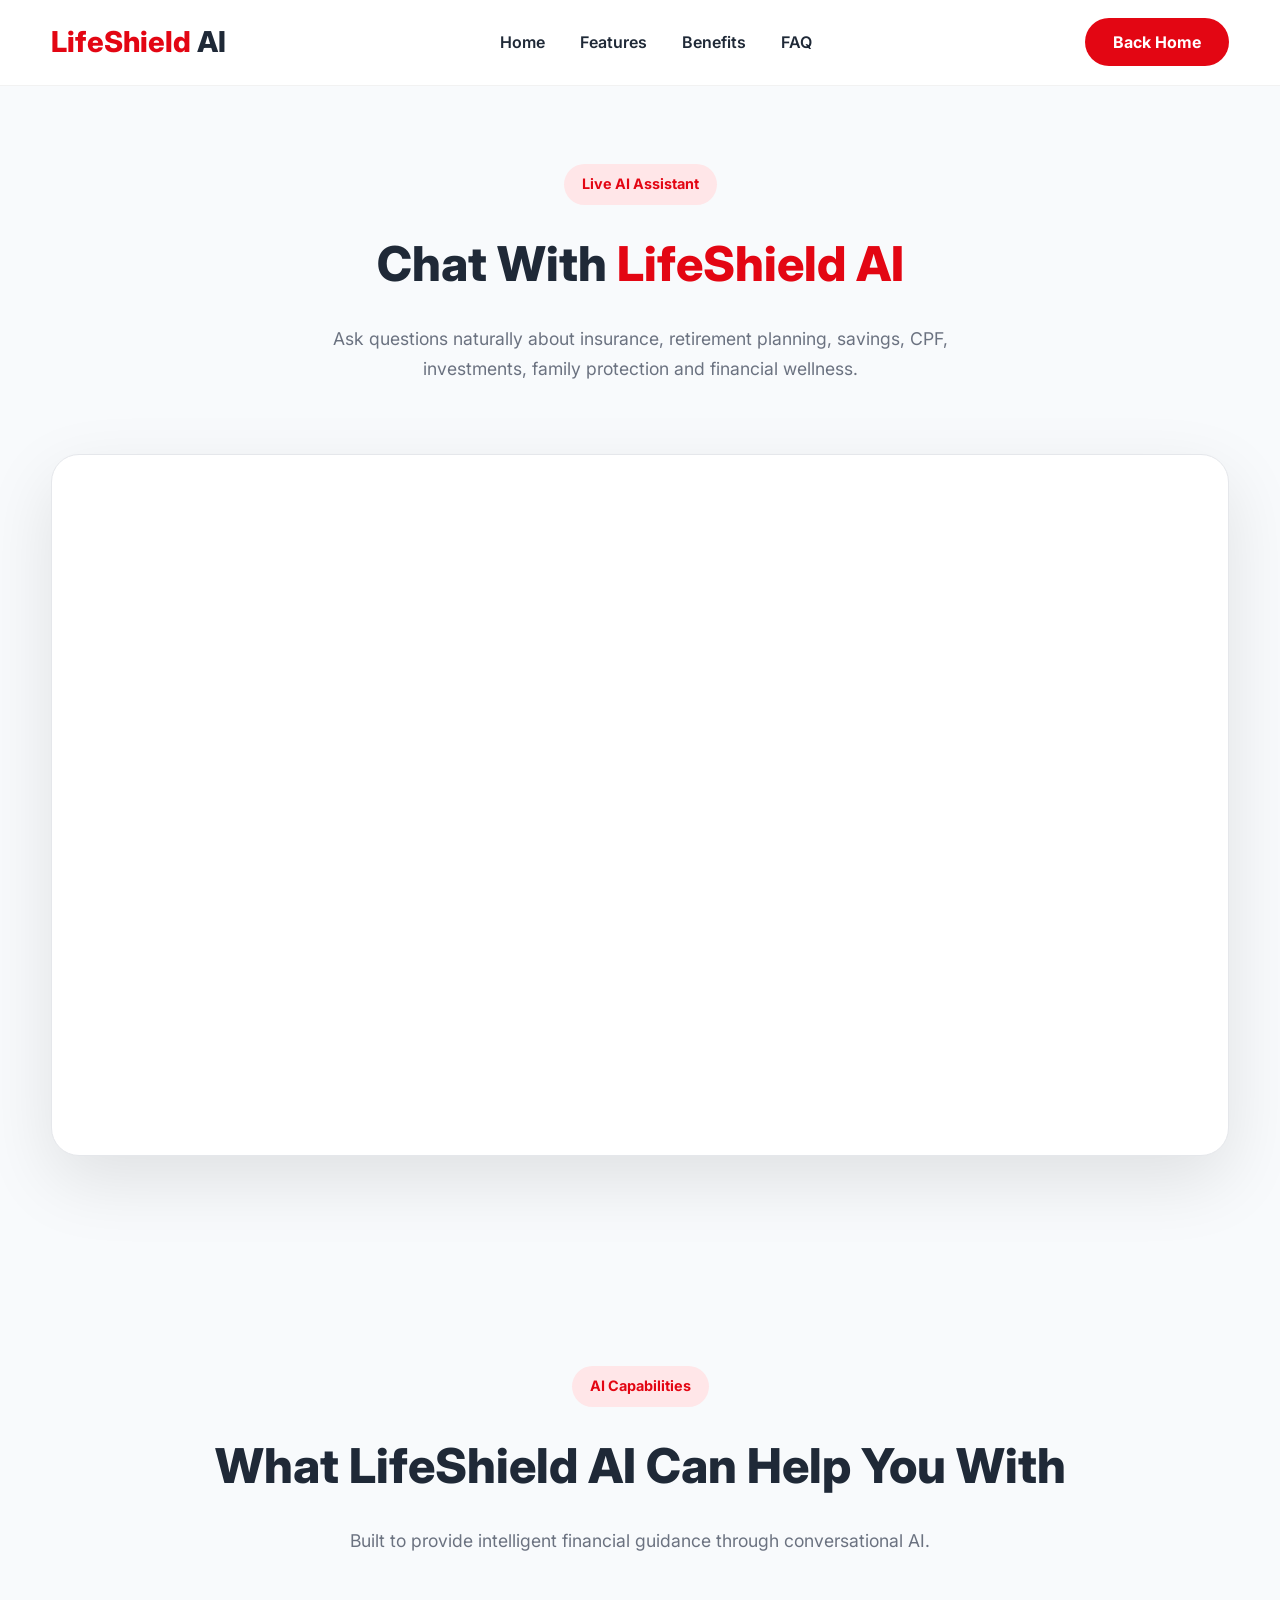
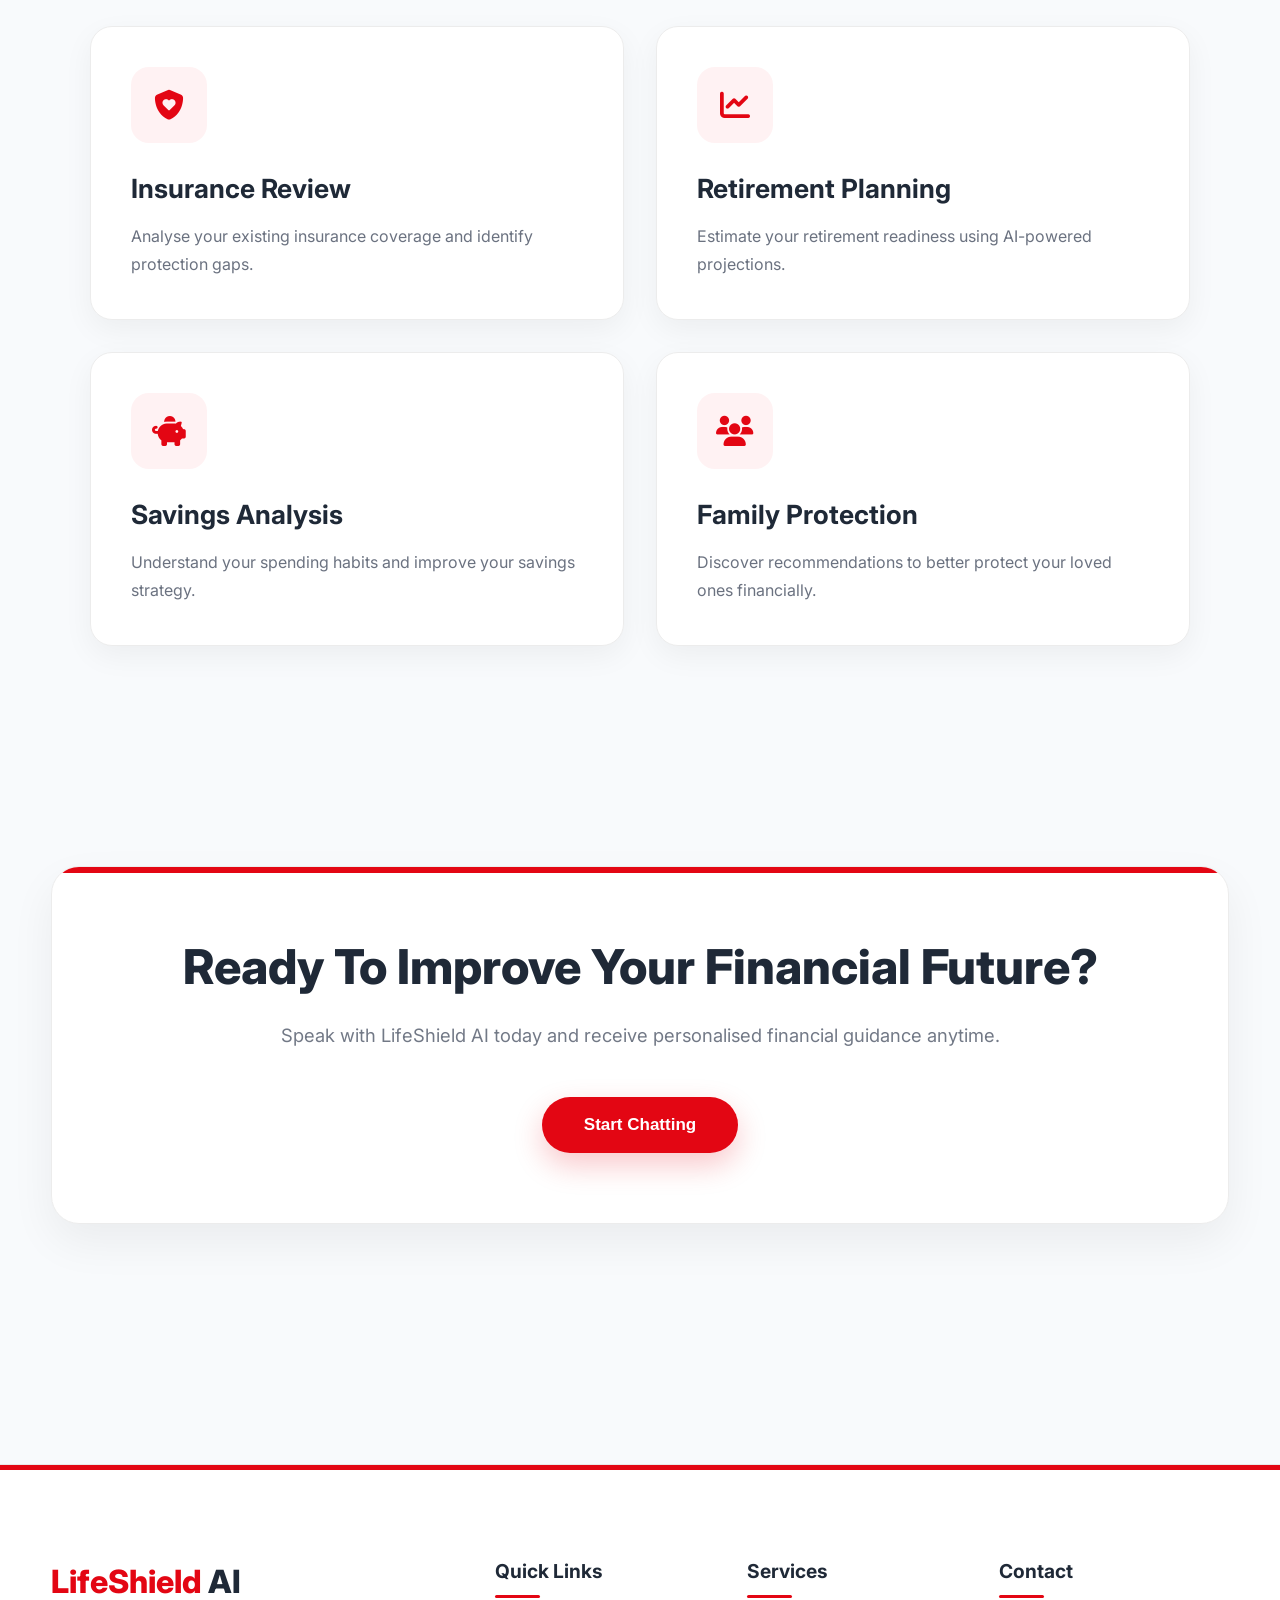
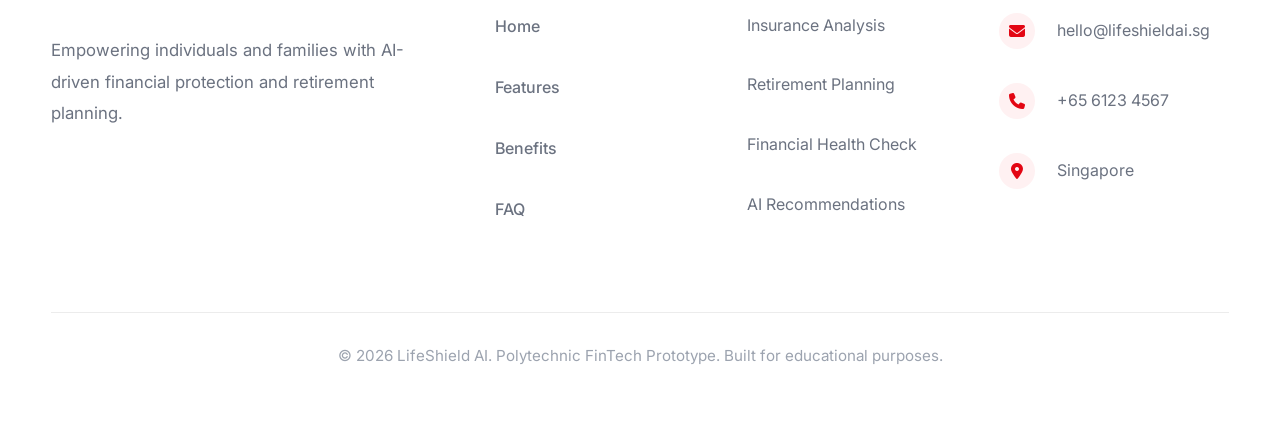
==== commit 39038acb: "Updated website" ====
--- a/lifeshield-ai.html
+++ b/lifeshield-ai.html
@@ -4,284 +4,122 @@
 <head>
 
     <meta charset="UTF-8">
+
     <meta name="viewport" content="width=device-width, initial-scale=1.0">
 
-    <title>LifeShield AI Assistant</title>
-
-    <!-- Google Font -->
+    <title>LifeShield AI | AI Financial Assistant</title>
+
+    <meta name="description"
+        content="Talk to LifeShield AI for personalised financial guidance on insurance, retirement planning and financial wellness.">
+
     <link rel="preconnect" href="https://fonts.googleapis.com">
+
     <link rel="preconnect" href="https://fonts.gstatic.com" crossorigin>
 
-    <link href="https://fonts.googleapis.com/css2?family=Inter:wght@300;400;500;600;700;800;900&display=swap"
+    <link href="https://fonts.googleapis.com/css2?family=Inter:wght@300;400;500;600;700;800&display=swap"
         rel="stylesheet">
 
-    <!-- Font Awesome -->
     <link rel="stylesheet"
         href="https://cdnjs.cloudflare.com/ajax/libs/font-awesome/6.7.2/css/all.min.css">
 
-    <link rel="stylesheet" href="style.css">
-    <link rel="stylesheet" href="ai.css">
+    <link rel="stylesheet" href="css/style.css">
+
+    <link rel="stylesheet" href="css/responsive.css">
 
 </head>
 
 <body>
 
-<!-- ========================================= -->
-<!-- Loader -->
-<!-- ========================================= -->
-
-<div class="loader">
-
-    <div class="loader-ring"></div>
-
-</div>
-
-<div class="app">
-
-<!-- ========================================= -->
-<!-- TOP NAVIGATION -->
-<!-- ========================================= -->
-
-<header class="topbar">
-
-    <div class="logo">
-
-        <div class="logo-icon">
-
-            <i class="fa-solid fa-shield-heart"></i>
-
-        </div>
-
-        <div>
-
-            <h2>LifeShield AI</h2>
-
-            <span>Powered by Artificial Intelligence</span>
-
-        </div>
-
-    </div>
-
-    <div class="search">
-
-        <i class="fa-solid fa-magnifying-glass"></i>
-
-        <input
-            type="text"
-            placeholder="Ask LifeShield AI anything...">
-
-    </div>
-
-    <div class="top-actions">
-
-        <button class="icon-btn">
-
-            <i class="fa-solid fa-bell"></i>
-
-            <span>2</span>
-
-        </button>
-
-        <button class="icon-btn darkMode">
-
-            <i class="fa-solid fa-moon"></i>
-
-        </button>
-
-        <img
-            src="https://i.pravatar.cc/150?img=8"
-            class="avatar">
+<!-- ========================= -->
+<!-- NAVBAR -->
+<!-- ========================= -->
+
+<header class="header">
+
+    <div class="container navbar">
+
+        <a href="index.html" class="logo">
+
+            <span class="logo-red">LifeShield</span>
+
+            <span class="logo-dark">AI</span>
+
+        </a>
+
+        <nav class="nav-menu">
+
+            <a href="index.html">Home</a>
+
+            <a href="index.html#features">Features</a>
+
+            <a href="index.html#benefits">Benefits</a>
+
+            <a href="index.html#faq">FAQ</a>
+
+        </nav>
+
+        <div class="nav-actions">
+
+            <a href="index.html" class="btn-nav">
+
+                Back Home
+
+            </a>
+
+        </div>
 
     </div>
 
 </header>
 
-<!-- ========================================= -->
-<!-- HERO -->
-<!-- ========================================= -->
-
-<section class="ai-hero">
-
-    <div class="hero-left">
-
-        <div class="ai-badge">
-
-            <i class="fa-solid fa-sparkles"></i>
-
-            AI Powered
-
-        </div>
-
-        <h1>
-
-            Meet LifeShield AI
-
-        </h1>
-
-        <p>
-
-            Your intelligent financial companion that helps you
-            understand your spending, optimise insurance,
-            grow your savings, analyse investments and answer
-            your financial questions 24/7.
-
-        </p>
-
-        <div class="hero-buttons">
-
-            <a href="index.html" class="primary-btn">
-
-                <i class="fa-solid fa-arrow-left"></i>
-
-                Dashboard
-
-            </a>
-
-            <button class="secondary-btn">
-
-                <i class="fa-solid fa-circle-info"></i>
-
-                Learn More
-
-            </button>
-
-        </div>
-
-    </div>
-
-    <div class="hero-right">
-
-        <div class="ai-avatar">
-
-            <i class="fa-solid fa-robot"></i>
-
-        </div>
-
-        <div class="status-card">
-
-            <div class="status-dot"></div>
-
-            AI Online
-
-        </div>
-
-    </div>
-
-</section>
-
-<!-- ========================================= -->
-<!-- QUICK QUESTIONS -->
-<!-- ========================================= -->
-
-<section class="suggested-section">
-
-    <h2>
-
-        Suggested Questions
-
-    </h2>
-
-    <div class="suggestion-grid">
-
-        <button class="suggestion-card">
-
-            <i class="fa-solid fa-chart-line"></i>
-
-            Analyse my monthly spending
-
-        </button>
-
-        <button class="suggestion-card">
-
-            <i class="fa-solid fa-piggy-bank"></i>
-
-            How can I save more?
-
-        </button>
-
-        <button class="suggestion-card">
-
-            <i class="fa-solid fa-shield-heart"></i>
-
-            Recommend insurance plans
-
-        </button>
-
-        <button class="suggestion-card">
-
-            <i class="fa-solid fa-chart-pie"></i>
-
-            Review my investments
-
-        </button>
-
-        <button class="suggestion-card">
-
-            <i class="fa-solid fa-file-medical"></i>
-
-            Help me file a claim
-
-        </button>
-
-        <button class="suggestion-card">
-
-            <i class="fa-solid fa-wallet"></i>
-
-            Check my financial health
-
-        </button>
-
-    </div>
-
-</section>
-
-<!-- ========================================= -->
-<!-- AI CHAT -->
-<!-- ========================================= -->
-
-<section class="chat-section">
-
-    <div class="chat-header">
-
-        <div>
+<br>
+<br>
+
+<!-- ========================= -->
+<!-- LIFESHIELD AI -->
+<!-- ========================= -->
+
+<section class="botpress-section" id="chat">
+
+    <div class="container">
+
+        <div class="section-header">
+
+            <span class="section-tag">
+
+                Live AI Assistant
+
+            </span>
 
             <h2>
 
-                LifeShield AI Assistant
+                Chat With <span style="color:#E30613;">LifeShield AI</span>
 
             </h2>
 
             <p>
 
-                Secure • Intelligent • Available 24/7
+                Ask questions naturally about insurance,
+                retirement planning, savings, CPF, investments,
+                family protection and financial wellness.
 
             </p>
 
         </div>
 
-        <div class="online-status">
-
-            <span class="pulse"></span>
-
-            Online
-
-        </div>
-
-    </div>
-
-    <div class="chat-container">
-
-                <iframe
-
-            src="https://cdn.botpress.cloud/webchat/v3.6/shareable.html?configUrl=https://files.bpcontent.cloud/2026/05/12/06/20260512064013-ISPL38MB.json"
-
-            loading="lazy"
-
-            allow="microphone"
-
-            title="LifeShield AI Assistant">
-
-        </iframe>
+        <div class="botpress-container">
+
+            <iframe
+                src="https://cdn.botpress.cloud/webchat/v3.6/shareable.html?configUrl=https://files.bpcontent.cloud/2026/05/12/06/20260512064013-ISPL38MB.json"
+                title="LifeShield AI"
+                loading="lazy"
+                allow="microphone"
+                width="100%"
+                height="900"
+                frameborder="0">
+            </iframe>
+
+        </div>
 
     </div>
 
@@ -291,241 +129,259 @@
 <!-- AI CAPABILITIES -->
 <!-- ========================================= -->
 
-<section class="capabilities-section">
-
-    <h2>
-
-        What LifeShield AI Can Help You With
-
-    </h2>
-
-    <div class="capabilities-grid">
-
-        <div class="capability-card">
-
-            <i class="fa-solid fa-chart-line"></i>
-
-            <h3>
-
-                Spending Analysis
-
-            </h3>
+<section class="capabilities section">
+
+    <div class="container">
+
+        <div class="section-header">
+
+            <span class="section-tag">
+                AI Capabilities
+            </span>
+
+            <h2>
+                What LifeShield AI Can Help You With
+            </h2>
 
             <p>
-
-                Understand where your money goes with personalised
-                spending insights and budgeting recommendations.
-
+                Built to provide intelligent financial guidance
+                through conversational AI.
             </p>
 
         </div>
 
-        <div class="capability-card">
-
-            <i class="fa-solid fa-shield-heart"></i>
-
-            <h3>
-
-                Insurance Advisor
-
-            </h3>
+        <div class="features-grid">
+
+            <div class="feature-card">
+
+                <div class="feature-icon">
+
+                    <i class="fa-solid fa-shield-heart"></i>
+
+                </div>
+
+                <h3>Insurance Review</h3>
+
+                <p>
+
+                    Analyse your existing insurance coverage
+                    and identify protection gaps.
+
+                </p>
+
+            </div>
+
+            <div class="feature-card">
+
+                <div class="feature-icon">
+
+                    <i class="fa-solid fa-chart-line"></i>
+
+                </div>
+
+                <h3>Retirement Planning</h3>
+
+                <p>
+
+                    Estimate your retirement readiness
+                    using AI-powered projections.
+
+                </p>
+
+            </div>
+
+            <div class="feature-card">
+
+                <div class="feature-icon">
+
+                    <i class="fa-solid fa-piggy-bank"></i>
+
+                </div>
+
+                <h3>Savings Analysis</h3>
+
+                <p>
+
+                    Understand your spending habits
+                    and improve your savings strategy.
+
+                </p>
+
+            </div>
+
+            <div class="feature-card">
+
+                <div class="feature-icon">
+
+                    <i class="fa-solid fa-users"></i>
+
+                </div>
+
+                <h3>Family Protection</h3>
+
+                <p>
+
+                    Discover recommendations to better
+                    protect your loved ones financially.
+
+                </p>
+
+            </div>
+
+        </div>
+
+    </div>
+
+</section>
+
+<!-- ========================================= -->
+<!-- CTA -->
+<!-- ========================================= -->
+
+<section class="cta">
+
+    <div class="container">
+
+        <div class="cta-card">
+
+            <h2>
+
+                Ready To Improve Your Financial Future?
+
+            </h2>
 
             <p>
 
-                Receive AI-powered recommendations to optimise
-                your insurance coverage based on your needs.
+                Speak with LifeShield AI today and receive
+                personalised financial guidance anytime.
 
             </p>
 
-        </div>
-
-        <div class="capability-card">
-
-            <i class="fa-solid fa-chart-pie"></i>
-
-            <h3>
-
-                Investment Insights
-
-            </h3>
+            <button id="openChat2" class="btn-primary">
+
+                Start Chatting
+
+            </button>
+
+        </div>
+
+    </div>
+
+</section>
+
+<!-- ========================= -->
+<!-- FOOTER -->
+<!-- ========================= -->
+
+<footer class="footer">
+
+    <div class="container">
+
+        <div class="footer-grid">
+
+            <div class="footer-about">
+
+                <h2>
+                    <span class="logo-red">LifeShield</span>
+                    <span class="logo-dark">AI</span>
+                </h2>
+
+                <p>
+                    Empowering individuals and families with
+                    AI-driven financial protection and
+                    retirement planning.
+                </p>
+
+            </div>
+
+            <div class="footer-links">
+
+                <h3>Quick Links</h3>
+
+                <ul>
+                    <li><a href="index.html">Home</a></li>
+                    <li><a href="index.html#features">Features</a></li>
+                    <li><a href="index.html#benefits">Benefits</a></li>
+                    <li><a href="index.html#faq">FAQ</a></li>
+                </ul>
+
+            </div>
+
+            <div class="footer-links">
+
+                <h3>Services</h3>
+
+                <ul>
+                    <li>Insurance Analysis</li>
+                    <li>Retirement Planning</li>
+                    <li>Financial Health Check</li>
+                    <li>AI Recommendations</li>
+                </ul>
+
+            </div>
+
+            <div class="footer-links">
+
+                <h3>Contact</h3>
+
+                <ul>
+                    <li><i class="fa-solid fa-envelope"></i> hello@lifeshieldai.sg</li>
+                    <li><i class="fa-solid fa-phone"></i> +65 6123 4567</li>
+                    <li><i class="fa-solid fa-location-dot"></i> Singapore</li>
+                </ul>
+
+            </div>
+
+        </div>
+
+        <div class="footer-bottom">
 
             <p>
 
-                Learn about your investment portfolio and receive
-                educational insights to support informed decisions.
+                © 2026 LifeShield AI. Polytechnic FinTech Prototype.
+                Built for educational purposes.
 
             </p>
 
         </div>
 
-        <div class="capability-card">
-
-            <i class="fa-solid fa-piggy-bank"></i>
-
-            <h3>
-
-                Savings Planner
-
-            </h3>
-
-            <p>
-
-                Build personalised savings goals and receive
-                practical suggestions to help you stay on track.
-
-            </p>
-
-        </div>
-
-    </div>
-
-</section>
-
-<!-- ========================================= -->
-<!-- SECURITY -->
-<!-- ========================================= -->
-
-<section class="security-banner">
-
-    <div class="security-icon">
-
-        <i class="fa-solid fa-lock"></i>
-
-    </div>
-
-    <div>
-
-        <h2>
-
-            Secure AI Conversations
-
-        </h2>
-
-        <p>
-
-            LifeShield AI is designed to help you understand your
-            finances and insurance information. Avoid sharing
-            passwords, one-time passwords (OTPs), or other highly
-            sensitive personal information in the chat.
-
-        </p>
-
-    </div>
-
-</section>
-
-<!-- ========================================= -->
-<!-- AI TIPS -->
-<!-- ========================================= -->
-
-<section class="tips-section">
-
-    <h2>
-
-        Popular Questions
-
-    </h2>
-
-    <div class="tips-grid">
-
-        <div class="tip-card">
-
-            💰 How much did I spend this month?
-
-        </div>
-
-        <div class="tip-card">
-
-            📈 How can I improve my financial health?
-
-        </div>
-
-        <div class="tip-card">
-
-            🛡 Which insurance plan is suitable for me?
-
-        </div>
-
-        <div class="tip-card">
-
-            🏠 How much should I save every month?
-
-        </div>
-
-        <div class="tip-card">
-
-            🚗 Help me submit an insurance claim.
-
-        </div>
-
-        <div class="tip-card">
-
-            📊 Explain my spending trends.
-
-        </div>
-
-    </div>
-
-</section>
-
-<!-- ========================================= -->
-<!-- FOOTER -->
-<!-- ========================================= -->
-
-<footer>
-
-    <div class="footer-left">
-
-        <h3>
-
-            LifeShield AI
-
-        </h3>
-
-        <p>
-
-            Intelligent Financial Protection Platform
-
-        </p>
-
-    </div>
-
-    <div class="footer-right">
-
-        <a href="index.html">
-
-            Dashboard
-
-        </a>
-
-        <a href="#">
-
-            Privacy
-
-        </a>
-
-        <a href="#">
-
-            Support
-
-        </a>
-
-        <a href="#">
-
-            Contact
-
-        </a>
-
     </div>
 
 </footer>
 
-</div>
-
-<script src="app.js"></script>
-
-<script src="ai.js"></script>
+<!-- ========================= -->
+<!-- JAVASCRIPT -->
+<!-- ========================= -->
+
+<script src="js/app.js"></script>
+
+<script src="https://cdn.botpress.cloud/webchat/v3.6/shareable.html?configUrl=https://files.bpcontent.cloud/2026/05/12/06/20260512064013-ISPL38MB.json"></script>
+
+<script>
+document.addEventListener("DOMContentLoaded", () => {
+
+    const chatButtons = document.querySelectorAll("#openChat, #openChat2");
+
+    chatButtons.forEach(button => {
+
+        button.addEventListener("click", () => {
+
+            if (window.botpress && typeof window.botpress.open === "function") {
+
+                window.botpress.open();
+
+            } else {
+
+                console.log("Botpress has not loaded yet.");
+
+            }
+
+        });
+
+    });
+
+});
+</script>
 
 </body>
-
 </html>
--- a/css/style.css
+++ b/css/style.css
@@ -0,0 +1,2536 @@
+/* =====================================================
+   LifeShield AI
+   Professional FinTech UI
+   Theme Inspired by OCBC
+===================================================== */
+
+:root{
+
+    --primary:#E30613;
+    --primary-dark:#B8000D;
+    --primary-light:#FFE6E8;
+
+    --dark:#1F2937;
+    --dark-2:#374151;
+
+    --grey:#6B7280;
+    --light:#F8FAFC;
+    --white:#FFFFFF;
+
+    --border:#E5E7EB;
+
+    --shadow-sm:0 4px 12px rgba(0,0,0,.06);
+    --shadow-md:0 10px 30px rgba(0,0,0,.08);
+    --shadow-lg:0 20px 60px rgba(0,0,0,.12);
+
+    --radius:18px;
+    --transition:.35s ease;
+
+}
+
+*{
+
+    margin:0;
+    padding:0;
+    box-sizing:border-box;
+
+}
+
+html{
+
+    scroll-behavior:smooth;
+
+}
+
+body{
+
+    font-family:'Inter',sans-serif;
+    background:var(--light);
+    color:var(--dark);
+    overflow-x:hidden;
+    line-height:1.7;
+
+}
+
+img{
+
+    width:100%;
+    display:block;
+
+}
+
+a{
+
+    text-decoration:none;
+
+}
+
+ul{
+
+    list-style:none;
+
+}
+
+.container{
+
+    width:min(1200px,92%);
+    margin:auto;
+
+}
+
+.section{
+
+    padding:110px 0;
+
+}
+
+.section-header{
+
+    text-align:center;
+    margin-bottom:70px;
+
+}
+
+.section-tag{
+
+    display:inline-block;
+
+    padding:8px 18px;
+
+    background:#FFE6E8;
+
+    color:var(--primary);
+
+    font-size:.9rem;
+
+    font-weight:700;
+
+    border-radius:100px;
+
+    margin-bottom:18px;
+
+}
+
+.section-header h2{
+
+    font-size:3rem;
+
+    margin-bottom:20px;
+
+    font-weight:800;
+
+}
+
+.section-header p{
+
+    color:var(--grey);
+
+    max-width:700px;
+
+    margin:auto;
+
+    font-size:1.1rem;
+
+}
+
+/* ==========================
+        NAVBAR
+========================== */
+
+.header{
+
+    position:fixed;
+    top:0;
+    left:0;
+    width:100%;
+
+    background:rgba(255,255,255,.95);
+
+    backdrop-filter:blur(15px);
+
+    z-index:999;
+
+    border-bottom:1px solid rgba(0,0,0,.05);
+
+}
+
+.navbar{
+
+    display:flex;
+    align-items:center;
+    justify-content:space-between;
+
+    height:85px;
+
+}
+
+.logo{
+
+    font-size:1.8rem;
+    font-weight:800;
+
+}
+
+.logo-red{
+
+    color:var(--primary);
+
+}
+
+.logo-dark{
+
+    color:var(--dark);
+
+}
+
+.nav-menu{
+
+    display:flex;
+    gap:35px;
+
+}
+
+.nav-menu a{
+
+    color:var(--dark);
+    font-weight:600;
+
+    transition:.3s;
+
+}
+
+.nav-menu a:hover{
+
+    color:var(--primary);
+
+}
+
+.btn-nav{
+
+    background:var(--primary);
+
+    color:#fff;
+
+    padding:14px 28px;
+
+    border-radius:50px;
+
+    font-weight:700;
+
+    transition:.3s;
+
+}
+
+.btn-nav:hover{
+
+    background:var(--primary-dark);
+
+    transform:translateY(-3px);
+
+}
+
+.menu-toggle{
+
+    display:none;
+
+    font-size:1.5rem;
+
+    cursor:pointer;
+
+}
+
+/* ==========================
+        HERO
+========================== */
+
+.hero{
+
+    padding-top:180px;
+    padding-bottom:120px;
+
+}
+
+.hero-grid{
+
+    display:grid;
+
+    grid-template-columns:1fr 1fr;
+
+    gap:70px;
+
+    align-items:center;
+
+}
+
+.hero-tag{
+
+    display:inline-block;
+
+    padding:8px 18px;
+
+    background:var(--primary-light);
+
+    color:var(--primary);
+
+    border-radius:100px;
+
+    font-weight:700;
+
+    margin-bottom:25px;
+
+}
+
+.hero-content h1{
+
+    font-size:4rem;
+
+    line-height:1.1;
+
+    margin-bottom:30px;
+
+    font-weight:800;
+
+}
+
+.hero-content h1 span{
+
+    color:var(--primary);
+
+}
+
+.hero-content p{
+
+    color:var(--grey);
+
+    font-size:1.15rem;
+
+    margin-bottom:35px;
+
+}
+
+.hero-buttons{
+
+    display:flex;
+
+    gap:20px;
+
+    margin-bottom:60px;
+
+}
+
+.btn-primary{
+
+    background:var(--primary);
+
+    color:#fff;
+
+    padding:18px 36px;
+
+    border-radius:50px;
+
+    font-weight:700;
+
+    transition:.3s;
+
+}
+
+.btn-primary:hover{
+
+    background:var(--primary-dark);
+
+    transform:translateY(-4px);
+
+}
+
+.btn-secondary{
+
+    border:2px solid var(--primary);
+
+    color:var(--primary);
+
+    padding:18px 36px;
+
+    border-radius:50px;
+
+    font-weight:700;
+
+    transition:.3s;
+
+}
+
+.btn-secondary:hover{
+
+    background:var(--primary);
+
+    color:#fff;
+
+}
+
+.hero-stats{
+
+    display:flex;
+
+    gap:50px;
+
+}
+
+.hero-stats h2{
+
+    color:var(--primary);
+
+    font-size:2rem;
+
+}
+
+.hero-stats span{
+
+    color:var(--grey);
+
+}
+
+.dashboard-card{
+
+    background:#fff;
+
+    border-radius:30px;
+
+    padding:35px;
+
+    box-shadow:var(--shadow-lg);
+
+}
+
+.dashboard-top{
+
+    display:flex;
+
+    justify-content:space-between;
+
+    align-items:center;
+
+    margin-bottom:30px;
+
+}
+
+.live{
+
+    background:#34C759;
+
+    color:#fff;
+
+    padding:6px 14px;
+
+    border-radius:50px;
+
+    font-size:.8rem;
+
+}
+
+.dashboard-body{
+
+    display:flex;
+
+    flex-direction:column;
+
+    gap:20px;
+
+}
+
+.small-card{
+
+    background:#F8F9FB;
+
+    border-radius:18px;
+
+    padding:20px;
+
+}
+
+.small-card h4{
+
+    color:var(--grey);
+
+    margin-bottom:10px;
+
+}
+
+.small-card strong{
+
+    font-size:1.5rem;
+
+    color:var(--primary);
+
+}
+
+.recommendation{
+
+    background:#FFF2F3;
+
+    border-left:5px solid var(--primary);
+
+    padding:20px;
+
+    border-radius:18px;
+
+}
+
+.progress{
+
+    height:12px;
+
+    background:#eee;
+
+    border-radius:50px;
+
+    overflow:hidden;
+
+}
+
+.progress-fill{
+
+    width:78%;
+
+    height:100%;
+
+    background:linear-gradient(90deg,#E30613,#FF6A75);
+
+    border-radius:50px;
+
+}
+
+/* =====================================================
+   FEATURES
+===================================================== */
+
+.features{
+
+    background:#fff;
+
+}
+
+.features-grid{
+
+    display:grid;
+
+    grid-template-columns:repeat(3,1fr);
+
+    gap:30px;
+
+}
+
+.feature-card{
+
+    background:#fff;
+
+    border:1px solid var(--border);
+
+    border-radius:24px;
+
+    padding:40px 30px;
+
+    transition:var(--transition);
+
+    box-shadow:var(--shadow-sm);
+
+}
+
+.feature-card:hover{
+
+    transform:translateY(-12px);
+
+    box-shadow:var(--shadow-lg);
+
+    border-color:var(--primary);
+
+}
+
+.feature-icon{
+
+    width:70px;
+    height:70px;
+
+    border-radius:18px;
+
+    background:var(--primary-light);
+
+    color:var(--primary);
+
+    display:flex;
+
+    justify-content:center;
+
+    align-items:center;
+
+    font-size:28px;
+
+    margin-bottom:25px;
+
+}
+
+.feature-card h3{
+
+    font-size:1.35rem;
+
+    margin-bottom:15px;
+
+}
+
+.feature-card p{
+
+    color:var(--grey);
+
+}
+
+
+/* =====================================================
+   BENEFITS
+===================================================== */
+
+.benefits{
+
+    background:var(--light);
+
+}
+
+.benefits-grid{
+
+    display:grid;
+
+    grid-template-columns:1.1fr .9fr;
+
+    gap:80px;
+
+    align-items:center;
+
+}
+
+.benefits-left h2{
+
+    font-size:3rem;
+
+    margin:25px 0;
+
+}
+
+.benefits-left p{
+
+    color:var(--grey);
+
+    margin-bottom:35px;
+
+}
+
+.benefit-list{
+
+    display:flex;
+
+    flex-direction:column;
+
+    gap:18px;
+
+    margin-bottom:40px;
+
+}
+
+.benefit-item{
+
+    display:flex;
+
+    align-items:center;
+
+    gap:15px;
+
+    font-weight:600;
+
+}
+
+.benefit-item i{
+
+    color:var(--primary);
+
+    font-size:20px;
+
+}
+
+.summary-card{
+
+    background:#fff;
+
+    border-radius:25px;
+
+    padding:40px;
+
+    box-shadow:var(--shadow-lg);
+
+}
+
+.summary-card h3{
+
+    margin-bottom:30px;
+
+}
+
+.summary-item{
+
+    display:flex;
+
+    justify-content:space-between;
+
+    padding:18px 0;
+
+    border-bottom:1px solid #eee;
+
+}
+
+.summary-item:last-child{
+
+    border:none;
+
+}
+
+.summary-item span{
+
+    color:var(--grey);
+
+}
+
+.summary-item strong{
+
+    color:var(--primary);
+
+}
+
+.highlight{
+
+    color:#22C55E !important;
+
+}
+
+
+/* =====================================================
+   HOW IT WORKS
+===================================================== */
+
+.steps-grid{
+
+    display:grid;
+
+    grid-template-columns:repeat(4,1fr);
+
+    gap:30px;
+
+}
+
+.step-card{
+
+    background:#fff;
+
+    border-radius:24px;
+
+    padding:40px 30px;
+
+    text-align:center;
+
+    position:relative;
+
+    transition:.35s;
+
+    box-shadow:var(--shadow-sm);
+
+}
+
+.step-card:hover{
+
+    transform:translateY(-10px);
+
+    box-shadow:var(--shadow-lg);
+
+}
+
+.step-number{
+
+    position:absolute;
+
+    top:20px;
+
+    right:20px;
+
+    font-size:1.8rem;
+
+    font-weight:800;
+
+    color:#ECECEC;
+
+}
+
+.step-card i{
+
+    font-size:45px;
+
+    color:var(--primary);
+
+    margin-bottom:25px;
+
+}
+
+.step-card h3{
+
+    margin-bottom:15px;
+
+}
+
+.step-card p{
+
+    color:var(--grey);
+
+}
+
+
+/* =====================================================
+   STATISTICS
+===================================================== */
+
+.statistics{
+
+    background:linear-gradient(135deg,#E30613,#B8000D);
+
+    color:#fff;
+
+}
+
+.stats-grid{
+
+    display:grid;
+
+    grid-template-columns:repeat(4,1fr);
+
+    gap:30px;
+
+}
+
+.stat-card{
+
+    text-align:center;
+
+}
+
+.stat-card h2{
+
+    font-size:3rem;
+
+    margin-bottom:12px;
+
+    font-weight:800;
+
+}
+
+.stat-card span{
+
+    opacity:.9;
+
+}
+
+
+/* =====================================================
+   TESTIMONIALS
+===================================================== */
+
+.testimonial-grid{
+
+    display:grid;
+
+    grid-template-columns:repeat(3,1fr);
+
+    gap:30px;
+
+}
+
+.testimonial-card{
+
+    background:#fff;
+
+    border-radius:24px;
+
+    padding:35px;
+
+    box-shadow:var(--shadow-sm);
+
+    transition:.3s;
+
+}
+
+.testimonial-card:hover{
+
+    transform:translateY(-10px);
+
+    box-shadow:var(--shadow-lg);
+
+}
+
+.testimonial-card i{
+
+    color:var(--primary);
+
+    font-size:28px;
+
+    margin-bottom:20px;
+
+}
+
+.testimonial-card p{
+
+    color:var(--grey);
+
+    margin-bottom:30px;
+
+}
+
+.testimonial-card h4{
+
+    margin-bottom:5px;
+
+}
+
+.testimonial-card span{
+
+    color:var(--grey);
+
+}
+
+
+/* =====================================================
+   CTA
+===================================================== */
+
+.cta{
+
+    padding:120px 0;
+
+}
+
+.cta-card{
+
+    background:linear-gradient(135deg,#E30613,#B8000D);
+
+    color:#fff;
+
+    border-radius:35px;
+
+    padding:80px;
+
+    text-align:center;
+
+}
+
+.cta-card h2{
+
+    font-size:3rem;
+
+    margin-bottom:20px;
+
+}
+
+.cta-card p{
+
+    max-width:700px;
+
+    margin:auto auto 40px;
+
+    opacity:.95;
+
+}
+
+/* =====================================================
+   FAQ
+===================================================== */
+
+.faq{
+
+    background:#fff;
+
+}
+
+.faq-container{
+
+    max-width:900px;
+
+    margin:60px auto 0;
+
+}
+
+.faq-item{
+
+    background:#fff;
+
+    border:1px solid var(--border);
+
+    border-radius:18px;
+
+    margin-bottom:20px;
+
+    overflow:hidden;
+
+    transition:.35s;
+
+}
+
+.faq-item:hover{
+
+    box-shadow:var(--shadow-md);
+
+}
+
+.faq-question{
+
+    width:100%;
+
+    padding:25px 30px;
+
+    background:none;
+
+    border:none;
+
+    display:flex;
+
+    justify-content:space-between;
+
+    align-items:center;
+
+    cursor:pointer;
+
+    font-size:1.1rem;
+
+    font-weight:700;
+
+    color:var(--dark);
+
+}
+
+.faq-question i{
+
+    transition:.3s;
+
+    color:var(--primary);
+
+}
+
+.faq-answer{
+
+    max-height:0;
+
+    overflow:hidden;
+
+    transition:max-height .35s ease;
+
+}
+
+.faq-answer p{
+
+    padding:0 30px 30px;
+
+    color:var(--grey);
+
+    line-height:1.8;
+
+}
+
+.faq-item.active .faq-answer{
+
+    max-height:250px;
+
+}
+
+.faq-item.active .faq-question i{
+
+    transform:rotate(45deg);
+
+}
+
+
+/* =====================================================
+   FOOTER
+===================================================== */
+
+.footer{
+
+    background:#111827;
+
+    color:#fff;
+
+    padding-top:80px;
+
+}
+
+.footer-grid{
+
+    display:grid;
+
+    grid-template-columns:2fr 1fr 1fr 1fr;
+
+    gap:60px;
+
+}
+
+.footer-about p{
+
+    color:#C7CBD1;
+
+    margin-top:25px;
+
+    line-height:1.9;
+
+}
+
+.footer-links h3{
+
+    margin-bottom:25px;
+
+    font-size:1.15rem;
+
+}
+
+.footer-links ul{
+
+    display:flex;
+
+    flex-direction:column;
+
+    gap:16px;
+
+}
+
+.footer-links a{
+
+    color:#D5D8DE;
+
+    transition:.3s;
+
+}
+
+.footer-links a:hover{
+
+    color:#fff;
+
+    padding-left:8px;
+
+}
+
+.footer-links li{
+
+    color:#D5D8DE;
+
+}
+
+.footer-links i{
+
+    color:var(--primary);
+
+    margin-right:10px;
+
+}
+
+.footer-bottom{
+
+    margin-top:70px;
+
+    padding:30px 0;
+
+    border-top:1px solid rgba(255,255,255,.08);
+
+    text-align:center;
+
+}
+
+.footer-bottom p{
+
+    color:#BFC4CC;
+
+}
+
+
+/* =====================================================
+   GLOBAL HOVER EFFECTS
+===================================================== */
+
+.btn-primary,
+.btn-nav,
+.btn-secondary{
+
+    transition:all .35s ease;
+
+}
+
+.btn-primary:hover,
+.btn-nav:hover{
+
+    transform:translateY(-4px);
+
+    box-shadow:0 15px 35px rgba(227,6,19,.28);
+
+}
+
+.feature-card,
+.step-card,
+.summary-card,
+.testimonial-card{
+
+    transition:all .35s ease;
+
+}
+
+.feature-card:hover,
+.step-card:hover,
+.testimonial-card:hover,
+.summary-card:hover{
+
+    transform:translateY(-10px);
+
+}
+
+
+/* =====================================================
+   SCROLL ANIMATION
+===================================================== */
+
+.reveal{
+
+    opacity:0;
+
+    transform:translateY(60px);
+
+    transition:all .8s ease;
+
+}
+
+.reveal.active{
+
+    opacity:1;
+
+    transform:translateY(0);
+
+}
+
+
+/* =====================================================
+   CUSTOM SCROLLBAR
+===================================================== */
+
+::-webkit-scrollbar{
+
+    width:10px;
+
+}
+
+::-webkit-scrollbar-track{
+
+    background:#f3f4f6;
+
+}
+
+::-webkit-scrollbar-thumb{
+
+    background:#E30613;
+
+    border-radius:50px;
+
+}
+
+::-webkit-scrollbar-thumb:hover{
+
+    background:#B8000D;
+
+}
+
+
+/* =====================================================
+   SELECTION
+===================================================== */
+
+::selection{
+
+    background:#E30613;
+
+    color:#fff;
+
+}
+
+
+/* =====================================================
+   BACK TO TOP BUTTON
+===================================================== */
+
+.back-to-top{
+
+    position:fixed;
+
+    right:30px;
+
+    bottom:30px;
+
+    width:55px;
+
+    height:55px;
+
+    border-radius:50%;
+
+    background:#E30613;
+
+    color:#fff;
+
+    display:flex;
+
+    align-items:center;
+
+    justify-content:center;
+
+    cursor:pointer;
+
+    box-shadow:var(--shadow-lg);
+
+    opacity:0;
+
+    visibility:hidden;
+
+    transition:.3s;
+
+    z-index:999;
+
+}
+
+.back-to-top.show{
+
+    opacity:1;
+
+    visibility:visible;
+
+}
+
+.back-to-top:hover{
+
+    transform:translateY(-5px);
+
+    background:#B8000D;
+
+}
+
+
+/* =====================================================
+   LOADING ANIMATION
+===================================================== */
+
+@keyframes float{
+
+    0%{
+
+        transform:translateY(0);
+
+    }
+
+    50%{
+
+        transform:translateY(-12px);
+
+    }
+
+    100%{
+
+        transform:translateY(0);
+
+    }
+
+}
+
+.dashboard-card{
+
+    animation:float 5s ease-in-out infinite;
+
+}
+
+.hero-tag{
+
+    animation:float 4s ease-in-out infinite;
+
+}
+
+
+/* =====================================================
+   FADE IN
+===================================================== */
+
+@keyframes fadeUp{
+
+    from{
+
+        opacity:0;
+
+        transform:translateY(40px);
+
+    }
+
+    to{
+
+        opacity:1;
+
+        transform:translateY(0);
+
+    }
+
+}
+
+.hero-content{
+
+    animation:fadeUp .8s ease;
+
+}
+
+.hero-image{
+
+    animation:fadeUp 1.2s ease;
+
+}
+
+/* AI Hero */
+
+.hero{
+
+padding-top:170px;
+
+padding-bottom:80px;
+
+text-align:center;
+
+}
+
+.hero h1{
+
+font-size:4rem;
+
+margin-bottom:25px;
+
+}
+
+.hero p{
+
+max-width:800px;
+
+margin:auto;
+
+font-size:1.15rem;
+
+color:#6B7280;
+
+line-height:1.8;
+
+}
+
+/* ==========================================
+   AI PROMPTS
+========================================== */
+
+.ai-prompts{
+
+    padding:40px 0 100px;
+
+    background:#fff;
+
+}
+
+.prompt-grid{
+
+    display:grid;
+
+    grid-template-columns:repeat(2,1fr);
+
+    gap:30px;
+
+    margin-top:50px;
+
+}
+
+.prompt-card{
+
+    background:#fff;
+
+    padding:35px;
+
+    border-radius:24px;
+
+    border:1px solid #ECECEC;
+
+    cursor:pointer;
+
+    transition:.35s;
+
+    box-shadow:0 10px 25px rgba(0,0,0,.05);
+
+}
+
+.prompt-card:hover{
+
+    transform:translateY(-10px);
+
+    border-color:#E30613;
+
+    box-shadow:0 25px 50px rgba(227,6,19,.15);
+
+}
+
+.prompt-icon{
+
+    width:70px;
+
+    height:70px;
+
+    border-radius:18px;
+
+    background:#FFE7EA;
+
+    display:flex;
+
+    justify-content:center;
+
+    align-items:center;
+
+    color:#E30613;
+
+    font-size:28px;
+
+    margin-bottom:25px;
+
+}
+
+.prompt-card h3{
+
+    margin-bottom:15px;
+
+    font-size:1.4rem;
+
+}
+
+.prompt-card p{
+
+    color:#6B7280;
+
+    line-height:1.8;
+
+}
+
+/* ==========================================
+   BOTPRESS SECTION
+========================================== */
+
+.botpress-section{
+
+    padding:110px 0;
+
+    background:#F8FAFC;
+
+}
+
+.botpress-container{
+
+    background:#FFFFFF;
+
+    border-radius:28px;
+
+    overflow:hidden;
+
+    box-shadow:0 25px 70px rgba(0,0,0,.10);
+
+    border:1px solid #E5E7EB;
+
+}
+
+.botpress-container iframe{
+
+    width:100%;
+
+    height:900px;
+
+    border:none;
+
+    display:block;
+
+}
+
+/* =====================================================
+   FOOTER
+===================================================== */
+
+.footer{
+
+    background:#ffffff;
+
+    padding:90px 0 30px;
+
+    border-top:1px solid #E8E8E8;
+
+    margin-top:120px;
+
+}
+
+.footer-grid{
+
+    display:grid;
+
+    grid-template-columns:2fr 1fr 1fr 1.2fr;
+
+    gap:60px;
+
+    align-items:flex-start;
+
+}
+
+.footer-about h2{
+
+    font-size:2rem;
+
+    margin-bottom:25px;
+
+    font-weight:800;
+
+}
+
+.footer-about p{
+
+    color:#6B7280;
+
+    font-size:1.05rem;
+
+    line-height:1.9;
+
+    max-width:420px;
+
+}
+
+.footer-links h3{
+
+    color:#1F2937;
+
+    font-size:1.2rem;
+
+    margin-bottom:25px;
+
+    font-weight:700;
+
+    position:relative;
+
+}
+
+.footer-links h3::after{
+
+    content:"";
+
+    position:absolute;
+
+    left:0;
+
+    bottom:-10px;
+
+    width:45px;
+
+    height:3px;
+
+    border-radius:5px;
+
+    background:#E30613;
+
+}
+
+.footer-links ul{
+
+    list-style:none;
+
+    padding:0;
+
+    margin:0;
+
+}
+
+.footer-links li{
+
+    margin-bottom:18px;
+
+}
+
+.footer-links a{
+
+    color:#6B7280;
+
+    text-decoration:none;
+
+    transition:.3s;
+
+    font-weight:500;
+
+}
+
+.footer-links a:hover{
+
+    color:#E30613;
+
+    padding-left:6px;
+
+}
+
+.footer-links li:not(:has(a)){
+
+    color:#6B7280;
+
+    display:flex;
+
+    align-items:center;
+
+    gap:12px;
+
+    line-height:1.6;
+
+}
+
+.footer-links i{
+
+    width:18px;
+
+    color:#E30613;
+
+    font-size:16px;
+
+}
+
+.footer-bottom{
+
+    margin-top:70px;
+
+    padding-top:30px;
+
+    border-top:1px solid #ECECEC;
+
+    text-align:center;
+
+}
+
+.footer-bottom p{
+
+    color:#9CA3AF;
+
+    font-size:.95rem;
+
+}
+
+.footer{
+
+    position:relative;
+
+}
+
+.footer::before{
+
+    content:"";
+
+    position:absolute;
+
+    top:0;
+
+    left:0;
+
+    width:100%;
+
+    height:5px;
+
+    background:#E30613;
+
+}
+
+.logo-red{
+
+    color:#E30613;
+
+    font-weight:800;
+
+}
+
+.logo-dark{
+
+    color:#1F2937;
+
+    font-weight:800;
+
+}
+
+.footer-links li i{
+
+    width:36px;
+
+    height:36px;
+
+    background:#FFF1F2;
+
+    border-radius:50%;
+
+    display:flex;
+
+    justify-content:center;
+
+    align-items:center;
+
+    color:#E30613;
+
+}
+
+@media(max-width:768px){
+
+.footer{
+
+padding:70px 0 30px;
+
+}
+
+.footer-grid{
+
+grid-template-columns:1fr;
+
+gap:40px;
+
+text-align:center;
+
+}
+
+.footer-about p{
+
+margin:auto;
+
+}
+
+.footer-links h3::after{
+
+left:50%;
+
+transform:translateX(-50%);
+
+}
+
+.footer-links li{
+
+justify-content:center;
+
+}
+
+}
+
+/* =====================================================
+   FAQ SECTION
+===================================================== */
+
+.faq{
+
+    padding:120px 0;
+
+    background:#FAFAFA;
+
+}
+
+.faq .section-header{
+
+    margin-bottom:60px;
+
+}
+
+.faq-container{
+
+    max-width:950px;
+
+    margin:auto;
+
+}
+
+/* ========================================
+   FAQ CARD
+======================================== */
+
+.faq-item{
+
+    background:#FFFFFF;
+
+    border:1px solid #ECECEC;
+
+    border-radius:20px;
+
+    margin-bottom:20px;
+
+    overflow:hidden;
+
+    transition:all .35s ease;
+
+    box-shadow:0 8px 25px rgba(0,0,0,.04);
+
+}
+
+.faq-item:hover{
+
+    transform:translateY(-3px);
+
+    box-shadow:0 18px 45px rgba(0,0,0,.08);
+
+    border-color:#E30613;
+
+}
+
+/* ========================================
+   QUESTION
+======================================== */
+
+.faq-question{
+
+    width:100%;
+
+    display:flex;
+
+    justify-content:space-between;
+
+    align-items:center;
+
+    padding:30px 35px;
+
+    background:#fff;
+
+    border:none;
+
+    cursor:pointer;
+
+    text-align:left;
+
+    font-size:1.1rem;
+
+    font-weight:700;
+
+    color:#1F2937;
+
+    transition:.3s;
+
+}
+
+.faq-question:hover{
+
+    color:#E30613;
+
+}
+
+/* ========================================
+   ICON
+======================================== */
+
+.faq-question i{
+
+    width:40px;
+
+    height:40px;
+
+    border-radius:50%;
+
+    background:#FFF1F2;
+
+    color:#E30613;
+
+    display:flex;
+
+    justify-content:center;
+
+    align-items:center;
+
+    font-size:18px;
+
+    transition:.35s;
+
+}
+
+/* ========================================
+   ANSWER
+======================================== */
+
+.faq-answer{
+
+    max-height:0;
+
+    overflow:hidden;
+
+    transition:max-height .45s ease;
+
+    background:#fff;
+
+}
+
+.faq-answer p{
+
+    padding:0 35px 30px;
+
+    color:#6B7280;
+
+    line-height:1.9;
+
+    font-size:1rem;
+
+}
+
+/* ========================================
+   ACTIVE
+======================================== */
+
+.faq-item.active{
+
+    border-color:#E30613;
+
+    box-shadow:0 20px 45px rgba(227,6,19,.10);
+
+}
+
+.faq-item.active .faq-answer{
+
+    max-height:400px;
+
+}
+
+.faq-item.active .faq-question{
+
+    color:#E30613;
+
+}
+
+.faq-item.active .faq-question i{
+
+    transform:rotate(45deg);
+
+    background:#E30613;
+
+    color:#fff;
+
+}
+
+/* ========================================
+   MOBILE
+======================================== */
+
+@media (max-width:768px){
+
+.faq{
+
+padding:80px 0;
+
+}
+
+.faq-question{
+
+padding:24px;
+
+font-size:1rem;
+
+}
+
+.faq-answer p{
+
+padding:0 24px 24px;
+
+font-size:.95rem;
+
+}
+
+.faq-question i{
+
+width:34px;
+
+height:34px;
+
+font-size:15px;
+
+}
+
+}
+
+@media (max-width:480px){
+
+.faq-question{
+
+padding:20px;
+
+}
+
+.faq-answer p{
+
+padding:0 20px 20px;
+
+}
+
+}
+
+.faq-answer{
+
+    max-height:0;
+
+    overflow:hidden;
+
+    transition:max-height .4s ease;
+
+}
+
+.faq-item.active .faq-answer{
+
+    max-height:400px;
+
+}
+
+/* ==========================================
+   AI CAPABILITIES
+========================================== */
+
+.capabilities{
+
+    padding:100px 0;
+
+    background:#F8FAFC;
+
+}
+
+/* ==========================================
+   GRID
+========================================== */
+
+.features-grid{
+
+    display:grid;
+
+    grid-template-columns:repeat(2, minmax(0, 1fr));
+
+    gap:32px;
+
+    max-width:1100px;
+
+    margin:70px auto 0;
+
+}
+
+/* ==========================================
+   CARD
+========================================== */
+
+.feature-card{
+
+    background:#FFFFFF;
+
+    border:1px solid #ECECEC;
+
+    border-radius:22px;
+
+    padding:40px;
+
+    position:relative;
+
+    overflow:hidden;
+
+    box-shadow:0 10px 30px rgba(0,0,0,.05);
+
+    transition:
+        transform .25s ease,
+        box-shadow .25s ease,
+        border-color .25s ease;
+
+}
+
+/* Red top line */
+
+.feature-card::before{
+
+    content:"";
+
+    position:absolute;
+
+    top:0;
+
+    left:0;
+
+    width:100%;
+
+    height:4px;
+
+    background:#E30613;
+
+    transform:scaleX(0);
+
+    transform-origin:left;
+
+    transition:transform .25s ease;
+
+}
+
+/* Hover */
+
+.feature-card:hover{
+
+    transform:scale(1.03);
+
+    border-color:#E30613;
+
+    box-shadow:0 18px 45px rgba(227,6,19,.10);
+
+}
+
+.feature-card:hover::before{
+
+    transform:scaleX(1);
+
+}
+
+/* ==========================================
+   ICON
+========================================== */
+
+.feature-icon{
+
+    width:76px;
+
+    height:76px;
+
+    border-radius:18px;
+
+    background:#FFF2F3;
+
+    display:flex;
+
+    justify-content:center;
+
+    align-items:center;
+
+    color:#E30613;
+
+    font-size:30px;
+
+    margin-bottom:28px;
+
+    transition:
+        background .25s ease,
+        color .25s ease,
+        transform .25s ease;
+
+}
+
+.feature-card:hover .feature-icon{
+
+    background:#E30613;
+
+    color:#FFFFFF;
+
+    transform:scale(1.08);
+
+}
+
+/* ==========================================
+   TITLE
+========================================== */
+
+.feature-card h3{
+
+    font-size:1.65rem;
+
+    color:#1F2937;
+
+    margin-bottom:16px;
+
+    font-weight:700;
+
+    line-height:1.3;
+
+}
+
+/* ==========================================
+   DESCRIPTION
+========================================== */
+
+.feature-card p{
+
+    color:#6B7280;
+
+    font-size:1rem;
+
+    line-height:1.8;
+
+}
+
+/* ==========================================
+   ANIMATION
+========================================== */
+
+.feature-card{
+
+    animation:fadeUp .6s ease both;
+
+}
+
+@keyframes fadeUp{
+
+    from{
+
+        opacity:0;
+
+        transform:translateY(30px);
+
+    }
+
+    to{
+
+        opacity:1;
+
+        transform:translateY(0);
+
+    }
+
+}
+
+/* ==========================================
+   RESPONSIVE
+========================================== */
+
+@media (max-width:900px){
+
+    .features-grid{
+
+        grid-template-columns:1fr;
+
+        gap:24px;
+
+    }
+
+    .feature-card{
+
+        padding:32px;
+
+    }
+
+}
+
+/* ==========================================
+   CTA SECTION
+========================================== */
+
+.cta{
+
+    padding:120px 0;
+
+    background:#F8FAFC;
+
+}
+
+.cta-card{
+
+    max-width:1200px;
+
+    margin:auto;
+
+    background:#FFFFFF;
+
+    border-radius:28px;
+
+    padding:70px 80px;
+
+    border:1px solid #ECECEC;
+
+    box-shadow:0 18px 45px rgba(0,0,0,.06);
+
+    position:relative;
+
+    overflow:hidden;
+
+    text-align:center;
+
+}
+
+/* OCBC Red Accent */
+
+.cta-card::before{
+
+    content:"";
+
+    position:absolute;
+
+    top:0;
+
+    left:0;
+
+    width:100%;
+
+    height:6px;
+
+    background:#E30613;
+
+}
+
+/* Heading */
+
+.cta-card h2{
+
+    font-size:3rem;
+
+    font-weight:800;
+
+    color:#1F2937;
+
+    margin-bottom:22px;
+
+    line-height:1.25;
+
+}
+
+/* Highlight */
+
+.cta-card h2 span{
+
+    color:#E30613;
+
+}
+
+/* Description */
+
+.cta-card p{
+
+    max-width:720px;
+
+    margin:0 auto 45px;
+
+    font-size:1.15rem;
+
+    color:#6B7280;
+
+    line-height:1.8;
+
+}
+
+/* Button */
+
+.cta-card .btn-primary{
+
+    display:inline-flex;
+
+    align-items:center;
+
+    justify-content:center;
+
+    gap:12px;
+
+    padding:18px 42px;
+
+    background:#E30613;
+
+    color:#FFFFFF;
+
+    border:none;
+
+    border-radius:999px;
+
+    font-size:17px;
+
+    font-weight:700;
+
+    cursor:pointer;
+
+    transition:.3s;
+
+    box-shadow:0 12px 30px rgba(227,6,19,.22);
+
+}
+
+.cta-card .btn-primary:hover{
+
+    background:#C40010;
+
+    transform:translateY(-3px);
+
+    box-shadow:0 20px 40px rgba(227,6,19,.28);
+
+}
+
+/* Trust Indicators */
+
+.cta-features{
+
+    margin-top:45px;
+
+    display:flex;
+
+    justify-content:center;
+
+    gap:50px;
+
+    flex-wrap:wrap;
+
+}
+
+.cta-features div{
+
+    display:flex;
+
+    align-items:center;
+
+    gap:12px;
+
+    color:#4B5563;
+
+    font-weight:600;
+
+}
+
+.cta-features i{
+
+    width:42px;
+
+    height:42px;
+
+    border-radius:50%;
+
+    background:#FFF3F3;
+
+    color:#E30613;
+
+    display:flex;
+
+    justify-content:center;
+
+    align-items:center;
+
+}
+
+/* Mobile */
+
+@media(max-width:768px){
+
+.cta{
+
+padding:80px 20px;
+
+}
+
+.cta-card{
+
+padding:50px 30px;
+
+}
+
+.cta-card h2{
+
+font-size:2.2rem;
+
+}
+
+.cta-card p{
+
+font-size:1rem;
+
+}
+
+.cta-features{
+
+flex-direction:column;
+
+gap:20px;
+
+align-items:center;
+
+}
+
+}
--- a/css/responsive.css
+++ b/css/responsive.css
@@ -0,0 +1,345 @@
+/* =====================================================
+   TABLETS
+===================================================== */
+
+@media (max-width:1100px){
+
+.hero-grid,
+.benefits-grid{
+
+grid-template-columns:1fr;
+
+text-align:center;
+
+}
+
+.hero-buttons{
+
+justify-content:center;
+
+}
+
+.hero-stats{
+
+justify-content:center;
+
+}
+
+.features-grid{
+
+grid-template-columns:repeat(2,1fr);
+
+}
+
+.steps-grid{
+
+grid-template-columns:repeat(2,1fr);
+
+}
+
+.stats-grid{
+
+grid-template-columns:repeat(2,1fr);
+
+}
+
+.testimonial-grid{
+
+grid-template-columns:repeat(2,1fr);
+
+}
+
+.footer-grid{
+
+grid-template-columns:repeat(2,1fr);
+
+}
+
+}
+
+
+/* =====================================================
+   MOBILE MENU
+===================================================== */
+
+@media (max-width:768px){
+
+.header{
+
+padding:0;
+
+}
+
+.navbar{
+
+height:75px;
+
+}
+
+.menu-toggle{
+
+display:block;
+
+font-size:28px;
+
+color:#E30613;
+
+cursor:pointer;
+
+}
+
+.nav-menu{
+
+position:absolute;
+
+top:75px;
+
+left:0;
+
+width:100%;
+
+background:#fff;
+
+display:flex;
+
+flex-direction:column;
+
+padding:25px;
+
+gap:20px;
+
+box-shadow:0 15px 30px rgba(0,0,0,.08);
+
+display:none;
+
+}
+
+.nav-menu.active{
+
+display:flex;
+
+}
+
+.nav-actions{
+
+display:none;
+
+}
+
+.hero{
+
+padding-top:140px;
+
+}
+
+.hero-grid{
+
+grid-template-columns:1fr;
+
+gap:50px;
+
+}
+
+.hero-content h1{
+
+font-size:2.8rem;
+
+}
+
+.hero-buttons{
+
+flex-direction:column;
+
+}
+
+.hero-buttons a{
+
+width:100%;
+
+text-align:center;
+
+}
+
+.hero-stats{
+
+flex-direction:column;
+
+gap:30px;
+
+}
+
+.section{
+
+padding:80px 0;
+
+}
+
+.section-header h2{
+
+font-size:2.2rem;
+
+}
+
+.features-grid{
+
+grid-template-columns:1fr;
+
+}
+
+.benefits-grid{
+
+grid-template-columns:1fr;
+
+}
+
+.steps-grid{
+
+grid-template-columns:1fr;
+
+}
+
+.stats-grid{
+
+grid-template-columns:1fr;
+
+}
+
+.testimonial-grid{
+
+grid-template-columns:1fr;
+
+}
+
+.footer-grid{
+
+grid-template-columns:1fr;
+
+gap:45px;
+
+}
+
+.cta-card{
+
+padding:50px 30px;
+
+}
+
+.cta-card h2{
+
+font-size:2rem;
+
+}
+
+.summary-card{
+
+margin-top:40px;
+
+}
+
+}
+
+
+/* =====================================================
+   SMALL PHONES
+===================================================== */
+
+@media (max-width:480px){
+
+.container{
+
+width:92%;
+
+}
+
+.hero-content h1{
+
+font-size:2.2rem;
+
+}
+
+.section-header h2{
+
+font-size:1.8rem;
+
+}
+
+.btn-primary,
+.btn-secondary{
+
+padding:15px 24px;
+
+font-size:.95rem;
+
+}
+
+.dashboard-card{
+
+padding:20px;
+
+}
+
+.small-card{
+
+padding:18px;
+
+}
+
+.feature-card{
+
+padding:30px 20px;
+
+}
+
+.step-card{
+
+padding:30px 20px;
+
+}
+
+.testimonial-card{
+
+padding:25px;
+
+}
+
+.summary-card{
+
+padding:25px;
+
+}
+
+.footer{
+
+text-align:center;
+
+}
+
+.footer-links ul{
+
+align-items:center;
+
+}
+
+}
+
+.botpress-container iframe{
+
+height:700px;
+
+}
+
+@media(max-width:768px){
+
+.prompt-grid{
+
+grid-template-columns:1fr;
+
+}
+
+.botpress-container iframe{
+
+height:650px;
+
+}
+
+}
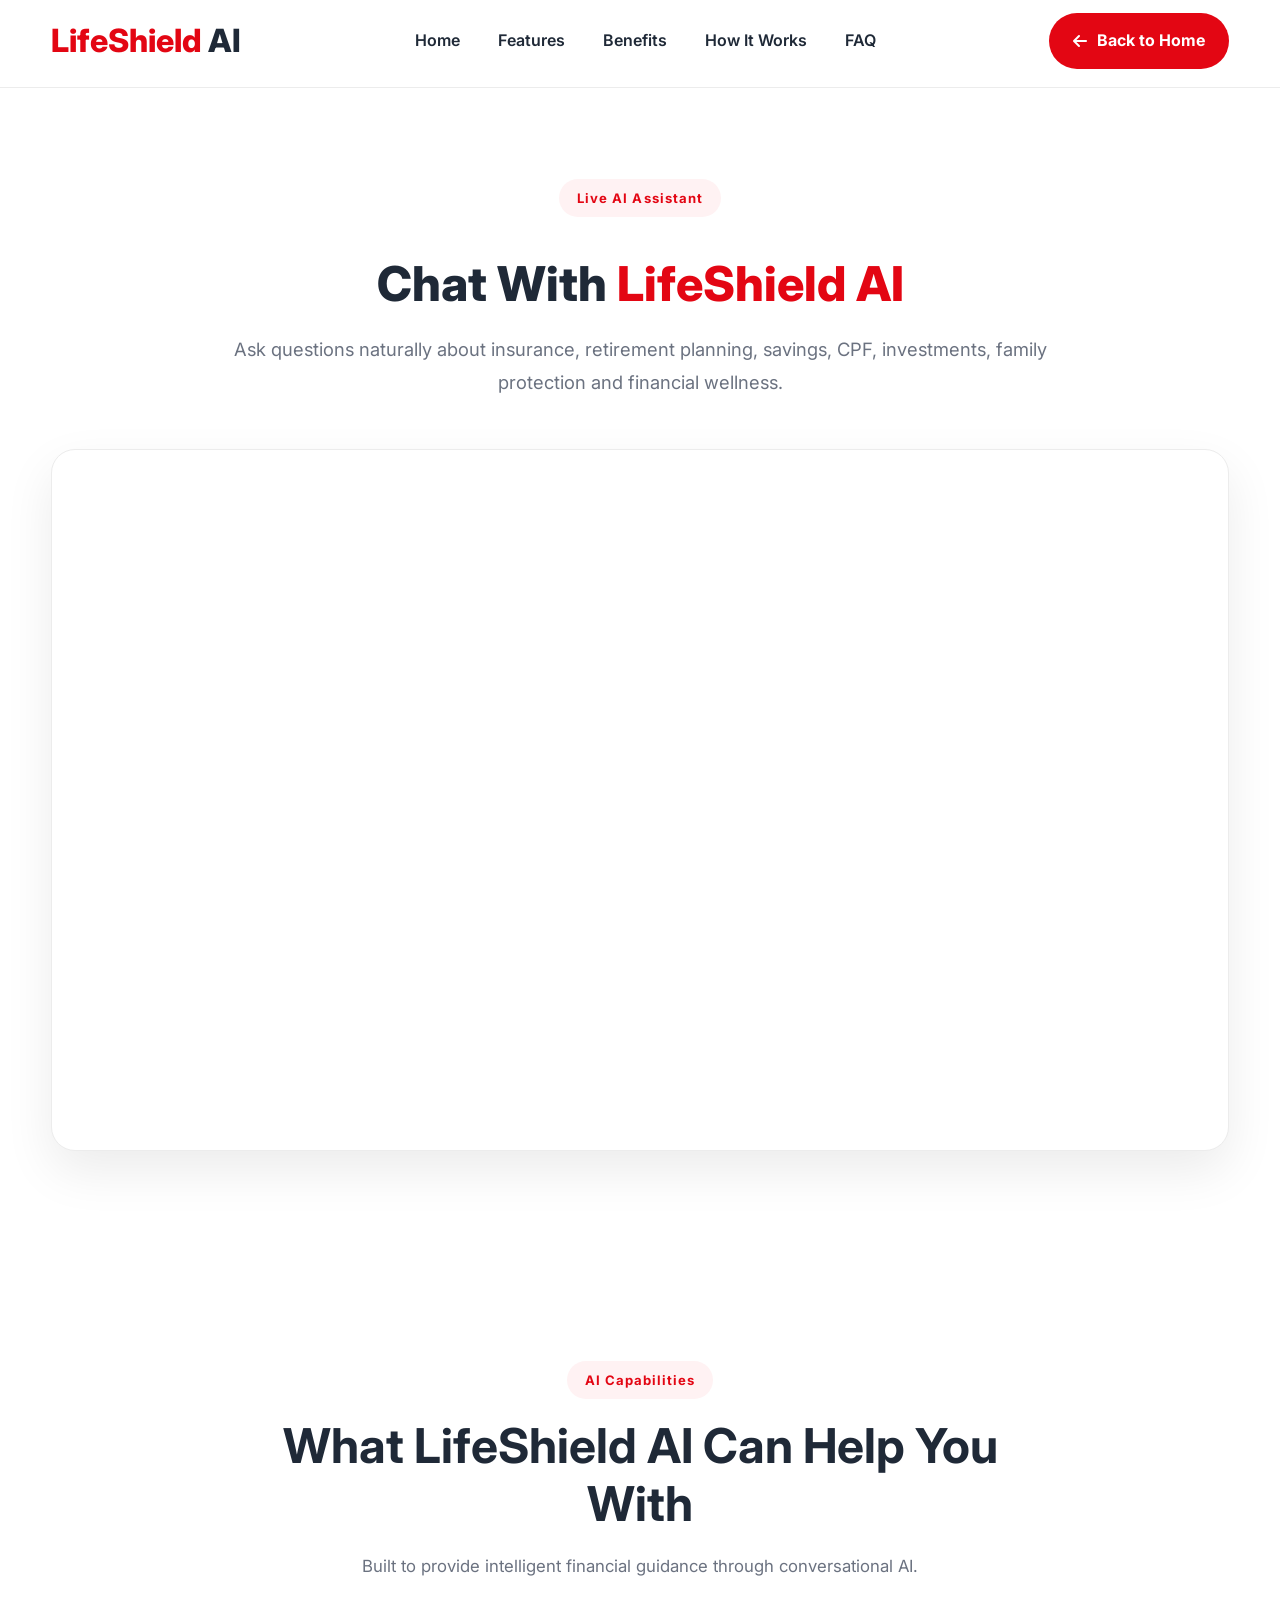
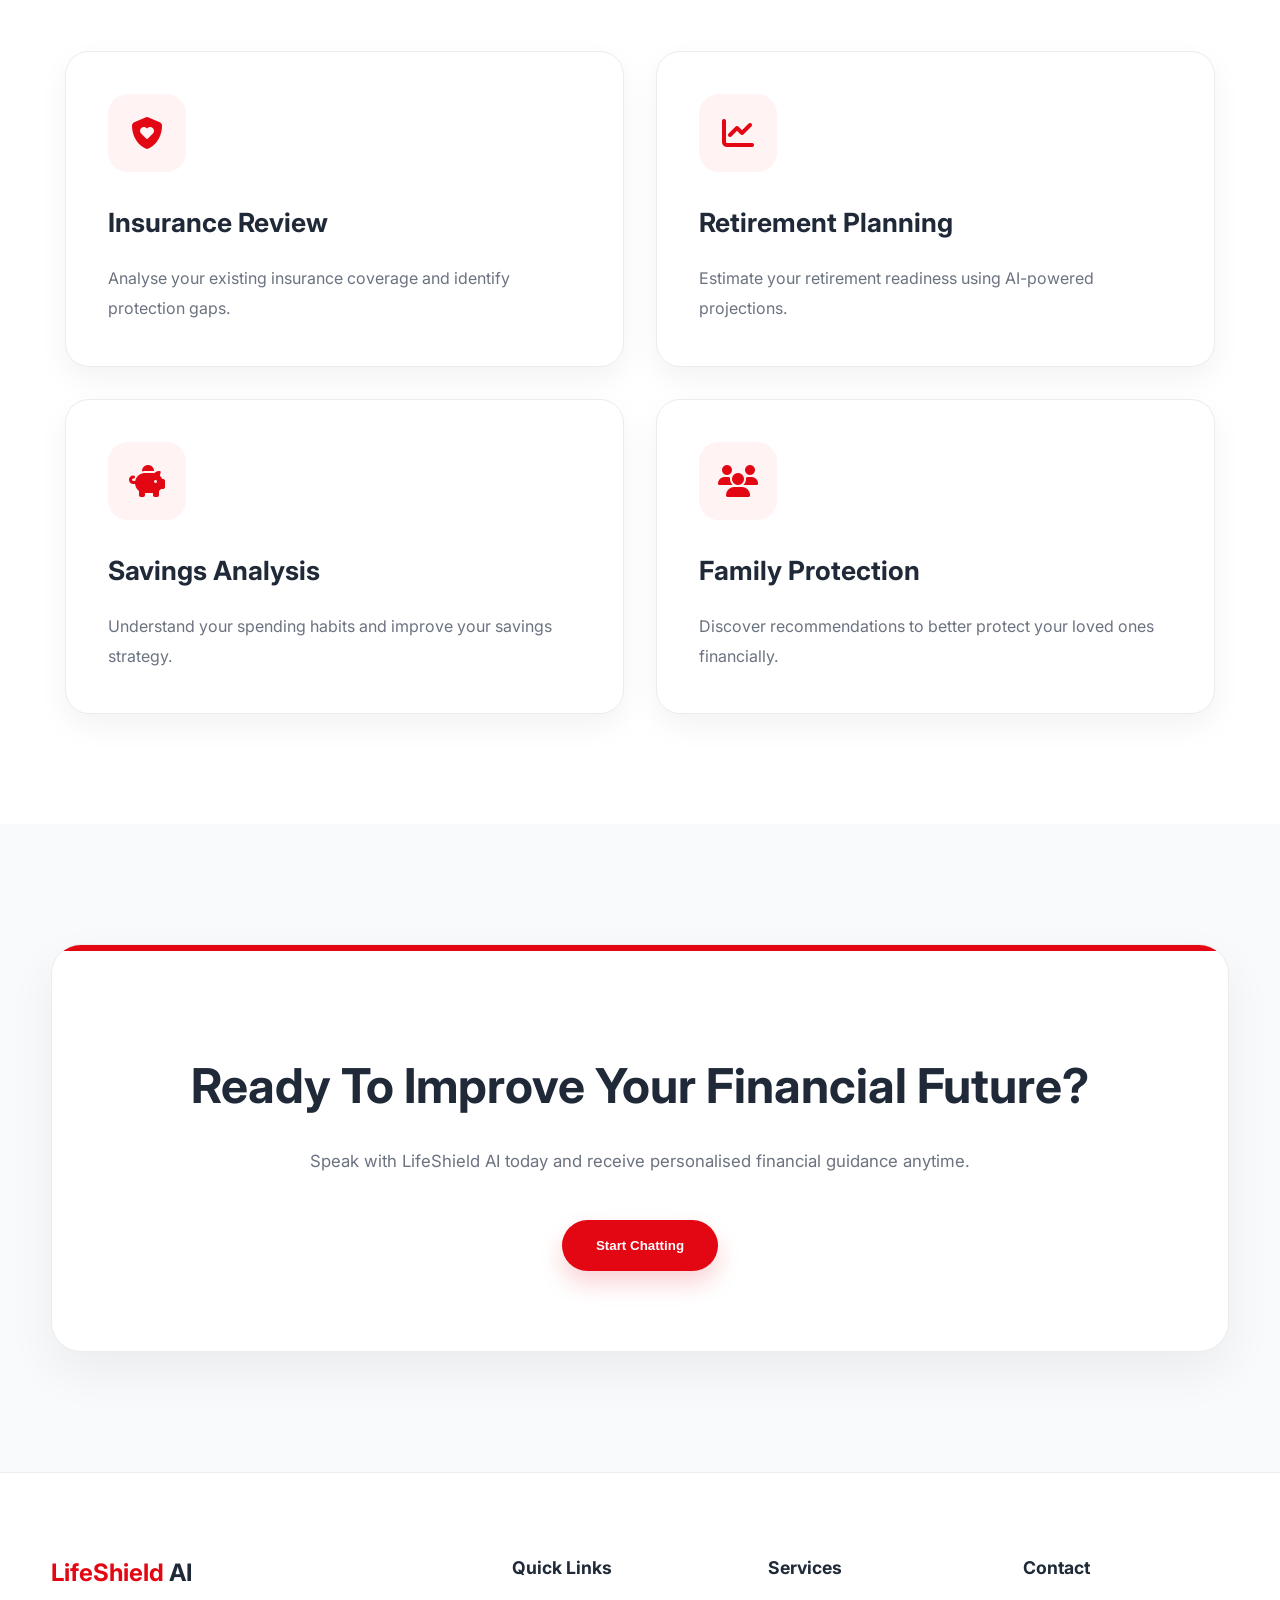
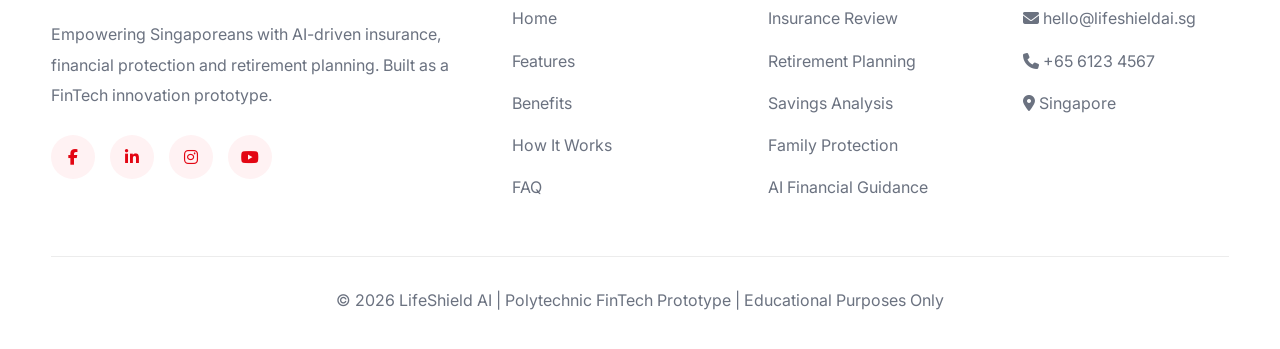
==== commit cb3559a7: "Updated website" ====
--- a/lifeshield-ai.html
+++ b/lifeshield-ai.html
@@ -36,42 +36,64 @@
 
 <header class="header">
 
-    <div class="container navbar">
-
-        <a href="index.html" class="logo">
-
-            <span class="logo-red">LifeShield</span>
-
-            <span class="logo-dark">AI</span>
-
-        </a>
-
-        <nav class="nav-menu">
-
-            <a href="index.html">Home</a>
-
-            <a href="index.html#features">Features</a>
-
-            <a href="index.html#benefits">Benefits</a>
-
-            <a href="index.html#faq">FAQ</a>
-
-        </nav>
-
-        <div class="nav-actions">
-
-            <a href="index.html" class="btn-nav">
-
-                Back Home
-
-            </a>
-
-        </div>
-
-    </div>
+<div class="container navbar">
+
+<a href="index.html"
+class="logo">
+
+<span class="logo-red">
+
+LifeShield
+
+</span>
+
+<span class="logo-dark">
+
+AI
+
+</span>
+
+</a>
+
+<nav class="nav-menu">
+
+<a href="index.html">Home</a>
+
+<a href="index.html#features">Features</a>
+
+<a href="index.html#benefits">Benefits</a>
+
+<a href="index.html#how-it-works">How It Works</a>
+
+<a href="index.html#faq">FAQ</a>
+
+</nav>
+
+<div class="nav-actions">
+
+<a href="index.html"
+class="btn-nav">
+
+<i class="fa-solid fa-arrow-left"></i>
+
+Back to Home
+
+</a>
+
+</div>
+
+<div class="menu-toggle">
+
+<i class="fa-solid fa-bars"></i>
+
+</div>
+
+</div>
 
 </header>
 
+<br>
+<br>
 <br>
 <br>
 
@@ -269,119 +291,237 @@
 
 </section>
 
-<!-- ========================= -->
+<!-- ========================================= -->
 <!-- FOOTER -->
-<!-- ========================= -->
+<!-- ========================================= -->
 
 <footer class="footer">
 
-    <div class="container">
-
-        <div class="footer-grid">
-
-            <div class="footer-about">
-
-                <h2>
-                    <span class="logo-red">LifeShield</span>
-                    <span class="logo-dark">AI</span>
-                </h2>
-
-                <p>
-                    Empowering individuals and families with
-                    AI-driven financial protection and
-                    retirement planning.
-                </p>
-
-            </div>
-
-            <div class="footer-links">
-
-                <h3>Quick Links</h3>
-
-                <ul>
-                    <li><a href="index.html">Home</a></li>
-                    <li><a href="index.html#features">Features</a></li>
-                    <li><a href="index.html#benefits">Benefits</a></li>
-                    <li><a href="index.html#faq">FAQ</a></li>
-                </ul>
-
-            </div>
-
-            <div class="footer-links">
-
-                <h3>Services</h3>
-
-                <ul>
-                    <li>Insurance Analysis</li>
-                    <li>Retirement Planning</li>
-                    <li>Financial Health Check</li>
-                    <li>AI Recommendations</li>
-                </ul>
-
-            </div>
-
-            <div class="footer-links">
-
-                <h3>Contact</h3>
-
-                <ul>
-                    <li><i class="fa-solid fa-envelope"></i> hello@lifeshieldai.sg</li>
-                    <li><i class="fa-solid fa-phone"></i> +65 6123 4567</li>
-                    <li><i class="fa-solid fa-location-dot"></i> Singapore</li>
-                </ul>
-
-            </div>
-
-        </div>
-
-        <div class="footer-bottom">
-
-            <p>
-
-                © 2026 LifeShield AI. Polytechnic FinTech Prototype.
-                Built for educational purposes.
-
-            </p>
-
-        </div>
-
-    </div>
+<div class="container">
+
+<div class="footer-grid">
+
+<!-- Logo -->
+
+<div class="footer-about">
+
+<h2>
+
+<span class="logo-red">
+
+LifeShield
+
+</span>
+
+<span class="logo-dark">
+
+AI
+
+</span>
+
+</h2>
+
+<p>
+
+Empowering Singaporeans with AI-driven insurance,
+financial protection and retirement planning.
+
+Built as a FinTech innovation prototype.
+
+</p>
+
+<div class="footer-social">
+
+<a href="#">
+
+<i class="fa-brands fa-facebook-f"></i>
+
+</a>
+
+<a href="#">
+
+<i class="fa-brands fa-linkedin-in"></i>
+
+</a>
+
+<a href="#">
+
+<i class="fa-brands fa-instagram"></i>
+
+</a>
+
+<a href="#">
+
+<i class="fa-brands fa-youtube"></i>
+
+</a>
+
+</div>
+
+</div>
+
+<!-- Links -->
+
+<div>
+
+<h3>
+
+Quick Links
+
+</h3>
+
+<ul>
+
+<li><a href="index.html">Home</a></li>
+
+<li><a href="index.html#features">Features</a></li>
+
+<li><a href="index.html#benefits">Benefits</a></li>
+
+<li><a href="index.html#how-it-works">How It Works</a></li>
+
+<li><a href="index.html#faq">FAQ</a></li>
+
+</ul>
+
+</div>
+
+<!-- Services -->
+
+<div>
+
+<h3>
+
+Services
+
+</h3>
+
+<ul>
+
+<li>Insurance Review</li>
+
+<li>Retirement Planning</li>
+
+<li>Savings Analysis</li>
+
+<li>Family Protection</li>
+
+<li>AI Financial Guidance</li>
+
+</ul>
+
+</div>
+
+<!-- Contact -->
+
+<div>
+
+<h3>
+
+Contact
+
+</h3>
+
+<ul>
+
+<li>
+
+<i class="fa-solid fa-envelope"></i>
+
+hello@lifeshieldai.sg
+
+</li>
+
+<li>
+
+<i class="fa-solid fa-phone"></i>
+
++65 6123 4567
+
+</li>
+
+<li>
+
+<i class="fa-solid fa-location-dot"></i>
+
+Singapore
+
+</li>
+
+</ul>
+
+</div>
+
+</div>
+
+<hr class="footer-divider">
+
+<div class="footer-bottom">
+
+<p>
+
+© 2026 LifeShield AI | Polytechnic FinTech Prototype | Educational Purposes Only
+
+</p>
+
+</div>
+
+</div>
 
 </footer>
 
-<!-- ========================= -->
+<!-- ========================================= -->
 <!-- JAVASCRIPT -->
-<!-- ========================= -->
+<!-- ========================================= -->
 
 <script src="js/app.js"></script>
 
+<!-- Botpress -->
+
 <script src="https://cdn.botpress.cloud/webchat/v3.6/shareable.html?configUrl=https://files.bpcontent.cloud/2026/05/12/06/20260512064013-ISPL38MB.json"></script>
 
 <script>
-document.addEventListener("DOMContentLoaded", () => {
-
-    const chatButtons = document.querySelectorAll("#openChat, #openChat2");
-
-    chatButtons.forEach(button => {
-
-        button.addEventListener("click", () => {
-
-            if (window.botpress && typeof window.botpress.open === "function") {
-
-                window.botpress.open();
-
-            } else {
-
-                console.log("Botpress has not loaded yet.");
-
-            }
-
-        });
-
-    });
+
+window.botpress.init({
+
+"botId":"YOUR_BOT_ID",
+
+"configuration":{
+
+"website":{
+
+"title":"LifeShield AI",
+
+"themeMode":"light"
+
+}
+
+}
 
 });
+
 </script>
 
+<script>
+
+const chatButtons=document.querySelectorAll("#openChat,#openChat2");
+
+chatButtons.forEach(button=>{
+
+button.addEventListener("click",()=>{
+
+if(window.botpress){
+
+window.botpress.open();
+
+}
+
+});
+
+});
+
+</script>
+
 </body>
+
 </html>
--- a/css/style.css
+++ b/css/style.css
@@ -1,32 +1,44 @@
 /* =====================================================
    LifeShield AI
-   Professional FinTech UI
-   Theme Inspired by OCBC
+   OCBC Inspired UI
 ===================================================== */
 
+/* ==========================================
+   GOOGLE FONT
+========================================== */
+
+@import url('https://fonts.googleapis.com/css2?family=Inter:wght@300;400;500;600;700;800&display=swap');
+
+/* ==========================================
+   VARIABLES
+========================================== */
+
 :root{
 
     --primary:#E30613;
-    --primary-dark:#B8000D;
-    --primary-light:#FFE6E8;
+    --primary-dark:#BE0010;
+    --primary-light:#FFF2F3;
 
     --dark:#1F2937;
-    --dark-2:#374151;
-
-    --grey:#6B7280;
-    --light:#F8FAFC;
+    --text:#4B5563;
+    --light:#6B7280;
+
     --white:#FFFFFF;
-
-    --border:#E5E7EB;
-
-    --shadow-sm:0 4px 12px rgba(0,0,0,.06);
-    --shadow-md:0 10px 30px rgba(0,0,0,.08);
-    --shadow-lg:0 20px 60px rgba(0,0,0,.12);
-
-    --radius:18px;
-    --transition:.35s ease;
-
-}
+    --background:#F8FAFC;
+
+    --border:#ECECEC;
+
+    --shadow:0 10px 30px rgba(0,0,0,.06);
+
+    --radius:22px;
+
+    --transition:.3s ease;
+
+}
+
+/* ==========================================
+   RESET
+========================================== */
 
 *{
 
@@ -45,16 +57,16 @@
 body{
 
     font-family:'Inter',sans-serif;
-    background:var(--light);
+    background:#fff;
     color:var(--dark);
+    line-height:1.7;
     overflow-x:hidden;
-    line-height:1.7;
 
 }
 
 img{
 
-    width:100%;
+    max-width:100%;
     display:block;
 
 }
@@ -86,8 +98,9 @@
 
 .section-header{
 
+    max-width:760px;
+    margin:0 auto 70px;
     text-align:center;
-    margin-bottom:70px;
 
 }
 
@@ -97,15 +110,17 @@
 
     padding:8px 18px;
 
-    background:#FFE6E8;
+    border-radius:999px;
+
+    background:var(--primary-light);
 
     color:var(--primary);
 
-    font-size:.9rem;
+    font-size:.82rem;
 
     font-weight:700;
 
-    border-radius:100px;
+    letter-spacing:.08em;
 
     margin-bottom:18px;
 
@@ -117,56 +132,129 @@
 
     margin-bottom:20px;
 
-    font-weight:800;
+    line-height:1.2;
 
 }
 
 .section-header p{
 
-    color:var(--grey);
-
-    max-width:700px;
-
-    margin:auto;
-
-    font-size:1.1rem;
-
-}
-
-/* ==========================
-        NAVBAR
-========================== */
+    color:var(--light);
+
+    font-size:1.05rem;
+
+}
+
+/* ==========================================
+   BUTTONS
+========================================== */
+
+.btn-primary{
+
+    display:inline-flex;
+
+    align-items:center;
+
+    justify-content:center;
+
+    gap:12px;
+
+    padding:18px 34px;
+
+    border-radius:999px;
+
+    background:var(--primary);
+
+    color:#fff;
+
+    font-weight:700;
+
+    transition:var(--transition);
+
+    cursor:pointer;
+
+    border:none;
+
+    box-shadow:0 12px 25px rgba(227,6,19,.18);
+
+}
+
+.btn-primary:hover{
+
+    background:var(--primary-dark);
+
+    transform:translateY(-3px);
+
+}
+
+.btn-secondary{
+
+    display:inline-flex;
+
+    align-items:center;
+
+    justify-content:center;
+
+    padding:18px 34px;
+
+    border-radius:999px;
+
+    border:2px solid var(--primary);
+
+    color:var(--primary);
+
+    font-weight:700;
+
+    transition:.3s;
+
+}
+
+.btn-secondary:hover{
+
+    background:var(--primary);
+
+    color:#fff;
+
+}
+
+/* ==========================================
+   NAVBAR
+========================================== */
 
 .header{
 
     position:fixed;
+
     top:0;
     left:0;
+
     width:100%;
 
     background:rgba(255,255,255,.95);
 
-    backdrop-filter:blur(15px);
+    backdrop-filter:blur(16px);
 
     z-index:999;
 
-    border-bottom:1px solid rgba(0,0,0,.05);
+    border-bottom:1px solid var(--border);
 
 }
 
 .navbar{
 
     display:flex;
+
     align-items:center;
+
     justify-content:space-between;
 
-    height:85px;
+    height:82px;
 
 }
 
 .logo{
 
-    font-size:1.8rem;
+    font-size:2rem;
+
     font-weight:800;
 
 }
@@ -186,13 +274,15 @@
 .nav-menu{
 
     display:flex;
-    gap:35px;
+
+    gap:38px;
 
 }
 
 .nav-menu a{
 
     color:var(--dark);
+
     font-weight:600;
 
     transition:.3s;
@@ -207,13 +297,19 @@
 
 .btn-nav{
 
+    display:inline-flex;
+
+    align-items:center;
+
+    gap:10px;
+
     background:var(--primary);
 
     color:#fff;
 
-    padding:14px 28px;
-
-    border-radius:50px;
+    padding:14px 24px;
+
+    border-radius:999px;
 
     font-weight:700;
 
@@ -225,28 +321,29 @@
 
     background:var(--primary-dark);
 
-    transform:translateY(-3px);
-
 }
 
 .menu-toggle{
 
     display:none;
 
-    font-size:1.5rem;
+    font-size:26px;
 
     cursor:pointer;
 
 }
 
-/* ==========================
-        HERO
-========================== */
+/* ==========================================
+   HERO
+========================================== */
 
 .hero{
 
-    padding-top:180px;
-    padding-bottom:120px;
+    padding-top:170px;
+
+    padding-bottom:110px;
+
+    background:linear-gradient(#FFFFFF,#F8FAFC);
 
 }
 
@@ -254,7 +351,7 @@
 
     display:grid;
 
-    grid-template-columns:1fr 1fr;
+    grid-template-columns:1.1fr .9fr;
 
     gap:70px;
 
@@ -262,225 +359,233 @@
 
 }
 
-.hero-tag{
-
-    display:inline-block;
-
-    padding:8px 18px;
-
-    background:var(--primary-light);
+.hero-badge{
+
+    display:inline-flex;
+
+    align-items:center;
+
+    gap:10px;
+
+    padding:10px 18px;
+
+    background:#FFF2F3;
 
     color:var(--primary);
 
-    border-radius:100px;
+    border-radius:999px;
 
     font-weight:700;
 
+    margin-bottom:30px;
+
+}
+
+.hero h1{
+
+    font-size:4rem;
+
+    line-height:1.15;
+
     margin-bottom:25px;
 
 }
 
-.hero-content h1{
-
-    font-size:4rem;
-
-    line-height:1.1;
-
-    margin-bottom:30px;
+.hero h1 span{
+
+    color:var(--primary);
+
+}
+
+.hero p{
+
+    color:var(--light);
+
+    font-size:1.12rem;
+
+    margin-bottom:40px;
+
+}
+
+.hero-buttons{
+
+    display:flex;
+
+    gap:20px;
+
+    margin-bottom:50px;
+
+}
+
+/* ==========================================
+   HERO STATS
+========================================== */
+
+.hero-stats{
+
+    display:flex;
+
+    gap:40px;
+
+    flex-wrap:wrap;
+
+}
+
+.stat h2{
+
+    font-size:2.5rem;
 
     font-weight:800;
 
-}
-
-.hero-content h1 span{
-
     color:var(--primary);
 
 }
 
-.hero-content p{
-
-    color:var(--grey);
-
-    font-size:1.15rem;
+.stat p{
+
+    margin-top:8px;
+
+    font-size:.95rem;
+
+    color:var(--light);
+
+}
+
+/* ==========================================
+   DASHBOARD CARD
+========================================== */
+
+.dashboard-card{
+
+    background:#fff;
+
+    border-radius:28px;
+
+    padding:35px;
+
+    box-shadow:0 20px 45px rgba(0,0,0,.08);
+
+    border:1px solid var(--border);
+
+}
+
+.dashboard-header{
+
+    display:flex;
+
+    justify-content:space-between;
+
+    align-items:center;
 
     margin-bottom:35px;
 
 }
 
-.hero-buttons{
-
-    display:flex;
-
-    gap:20px;
-
-    margin-bottom:60px;
-
-}
-
-.btn-primary{
-
-    background:var(--primary);
+.dashboard-header h3{
+
+    font-size:1.4rem;
+
+}
+
+.dashboard-header p{
+
+    color:var(--light);
+
+}
+
+.live-status{
+
+    background:#E8F9EE;
+
+    color:#16A34A;
+
+    font-weight:700;
+
+    padding:8px 16px;
+
+    border-radius:999px;
+
+}
+
+.score-circle{
+
+    width:120px;
+
+    height:120px;
+
+    margin:30px auto;
+
+    border-radius:50%;
+
+    background:linear-gradient(135deg,#E30613,#FF5964);
+
+    display:flex;
+
+    justify-content:center;
+
+    align-items:center;
 
     color:#fff;
 
-    padding:18px 36px;
-
-    border-radius:50px;
-
-    font-weight:700;
-
-    transition:.3s;
-
-}
-
-.btn-primary:hover{
-
-    background:var(--primary-dark);
-
-    transform:translateY(-4px);
-
-}
-
-.btn-secondary{
-
-    border:2px solid var(--primary);
-
-    color:var(--primary);
-
-    padding:18px 36px;
-
-    border-radius:50px;
-
-    font-weight:700;
-
-    transition:.3s;
-
-}
-
-.btn-secondary:hover{
-
-    background:var(--primary);
-
-    color:#fff;
-
-}
-
-.hero-stats{
-
-    display:flex;
-
-    gap:50px;
-
-}
-
-.hero-stats h2{
-
-    color:var(--primary);
-
     font-size:2rem;
 
-}
-
-.hero-stats span{
-
-    color:var(--grey);
-
-}
-
-.dashboard-card{
-
-    background:#fff;
-
-    border-radius:30px;
-
-    padding:35px;
-
-    box-shadow:var(--shadow-lg);
-
-}
-
-.dashboard-top{
+    font-weight:800;
+
+}
+
+.dashboard-item{
 
     display:flex;
 
     justify-content:space-between;
 
-    align-items:center;
-
-    margin-bottom:30px;
-
-}
-
-.live{
-
-    background:#34C759;
-
-    color:#fff;
-
-    padding:6px 14px;
-
-    border-radius:50px;
-
-    font-size:.8rem;
-
-}
-
-.dashboard-body{
-
-    display:flex;
-
-    flex-direction:column;
-
-    gap:20px;
-
-}
-
-.small-card{
-
-    background:#F8F9FB;
-
-    border-radius:18px;
-
-    padding:20px;
-
-}
-
-.small-card h4{
-
-    color:var(--grey);
-
-    margin-bottom:10px;
-
-}
-
-.small-card strong{
-
-    font-size:1.5rem;
-
-    color:var(--primary);
-
-}
-
-.recommendation{
-
-    background:#FFF2F3;
+    margin-bottom:18px;
+
+}
+
+.risk-low{
+
+    color:#16A34A;
+
+}
+
+.recommendation-card{
+
+    margin-top:30px;
+
+    padding:24px;
+
+    background:#FFF5F5;
 
     border-left:5px solid var(--primary);
 
-    padding:20px;
-
-    border-radius:18px;
-
-}
-
-.progress{
-
-    height:12px;
-
-    background:#eee;
-
-    border-radius:50px;
+    border-radius:14px;
+
+}
+
+.progress-section{
+
+    margin-top:30px;
+
+}
+
+.progress-text{
+
+    display:flex;
+
+    justify-content:space-between;
+
+    margin-bottom:12px;
+
+}
+
+.progress-bar{
+
+    height:10px;
+
+    background:#ECECEC;
+
+    border-radius:999px;
 
     overflow:hidden;
 
@@ -492,9 +597,9 @@
 
     height:100%;
 
-    background:linear-gradient(90deg,#E30613,#FF6A75);
-
-    border-radius:50px;
+    background:linear-gradient(90deg,#E30613,#FF5964);
+
+    border-radius:999px;
 
 }
 
@@ -504,7 +609,7 @@
 
 .features{
 
-    background:#fff;
+    background:#FFFFFF;
 
 }
 
@@ -512,46 +617,85 @@
 
     display:grid;
 
-    grid-template-columns:repeat(3,1fr);
-
-    gap:30px;
+    grid-template-columns:repeat(2,minmax(0,1fr));
+
+    gap:32px;
+
+    max-width:1150px;
+
+    margin:70px auto 0;
 
 }
 
 .feature-card{
 
-    background:#fff;
+    background:#FFFFFF;
 
     border:1px solid var(--border);
 
     border-radius:24px;
 
-    padding:40px 30px;
-
-    transition:var(--transition);
-
-    box-shadow:var(--shadow-sm);
+    padding:42px;
+
+    position:relative;
+
+    overflow:hidden;
+
+    transition:all .3s ease;
+
+    box-shadow:0 12px 30px rgba(0,0,0,.05);
+
+}
+
+.feature-card::before{
+
+    content:"";
+
+    position:absolute;
+
+    left:0;
+
+    top:0;
+
+    width:100%;
+
+    height:5px;
+
+    background:var(--primary);
+
+    transform:scaleX(0);
+
+    transform-origin:left;
+
+    transition:.3s;
 
 }
 
 .feature-card:hover{
 
-    transform:translateY(-12px);
-
-    box-shadow:var(--shadow-lg);
+    transform:scale(1.03);
 
     border-color:var(--primary);
 
+    box-shadow:0 20px 45px rgba(0,0,0,.10);
+
+}
+
+.feature-card:hover::before{
+
+    transform:scaleX(1);
+
 }
 
 .feature-icon{
 
-    width:70px;
-    height:70px;
-
-    border-radius:18px;
-
-    background:var(--primary-light);
+    width:78px;
+
+    height:78px;
+
+    border-radius:20px;
+
+    background:#FFF3F3;
 
     color:var(--primary);
 
@@ -561,26 +705,41 @@
 
     align-items:center;
 
-    font-size:28px;
-
-    margin-bottom:25px;
+    font-size:32px;
+
+    margin-bottom:28px;
+
+    transition:.3s;
+
+}
+
+.feature-card:hover .feature-icon{
+
+    background:var(--primary);
+
+    color:#FFFFFF;
+
+    transform:scale(1.08);
 
 }
 
 .feature-card h3{
 
-    font-size:1.35rem;
-
-    margin-bottom:15px;
+    font-size:1.65rem;
+
+    margin-bottom:18px;
+
+    color:var(--dark);
 
 }
 
 .feature-card p{
 
-    color:var(--grey);
-
-}
-
+    color:var(--light);
+
+    line-height:1.9;
+
+}
 
 /* =====================================================
    BENEFITS
@@ -588,7 +747,7 @@
 
 .benefits{
 
-    background:var(--light);
+    background:#F8FAFC;
 
 }
 
@@ -596,25 +755,111 @@
 
     display:grid;
 
-    grid-template-columns:1.1fr .9fr;
-
-    gap:80px;
+    grid-template-columns:1fr 1fr;
+
+    gap:70px;
 
     align-items:center;
 
 }
 
-.benefits-left h2{
+.benefit-card{
+
+    background:#FFFFFF;
+
+    border-radius:28px;
+
+    padding:35px;
+
+    border:1px solid var(--border);
+
+    box-shadow:var(--shadow);
+
+}
+
+.benefit-header{
+
+    display:flex;
+
+    align-items:center;
+
+    gap:18px;
+
+    margin-bottom:30px;
+
+}
+
+.benefit-avatar{
+
+    width:68px;
+
+    height:68px;
+
+    border-radius:50%;
+
+    background:var(--primary);
+
+    color:#FFFFFF;
+
+    display:flex;
+
+    justify-content:center;
+
+    align-items:center;
+
+    font-size:28px;
+
+}
+
+.chat-preview{
+
+    display:flex;
+
+    flex-direction:column;
+
+    gap:18px;
+
+}
+
+.message{
+
+    padding:18px 22px;
+
+    border-radius:18px;
+
+    line-height:1.8;
+
+    max-width:90%;
+
+}
+
+.message.bot{
+
+    background:#F4F4F5;
+
+}
+
+.message.user{
+
+    background:var(--primary);
+
+    color:#FFFFFF;
+
+    margin-left:auto;
+
+}
+
+.benefits-content h2{
 
     font-size:3rem;
 
-    margin:25px 0;
-
-}
-
-.benefits-left p{
-
-    color:var(--grey);
+    margin:20px 0;
+
+}
+
+.benefits-content>p{
+
+    color:var(--light);
 
     margin-bottom:35px;
 
@@ -626,124 +871,103 @@
 
     flex-direction:column;
 
+    gap:26px;
+
+    margin-bottom:45px;
+
+}
+
+.benefit-item{
+
+    display:flex;
+
     gap:18px;
 
-    margin-bottom:40px;
-
-}
-
-.benefit-item{
-
-    display:flex;
+}
+
+.benefit-check{
+
+    width:48px;
+
+    height:48px;
+
+    border-radius:50%;
+
+    background:#FFF3F3;
+
+    color:var(--primary);
+
+    display:flex;
+
+    justify-content:center;
 
     align-items:center;
 
-    gap:15px;
-
-    font-weight:600;
-
-}
-
-.benefit-item i{
-
-    color:var(--primary);
-
-    font-size:20px;
-
-}
-
-.summary-card{
-
-    background:#fff;
-
-    border-radius:25px;
-
-    padding:40px;
-
-    box-shadow:var(--shadow-lg);
-
-}
-
-.summary-card h3{
-
-    margin-bottom:30px;
-
-}
-
-.summary-item{
-
-    display:flex;
-
-    justify-content:space-between;
-
-    padding:18px 0;
-
-    border-bottom:1px solid #eee;
-
-}
-
-.summary-item:last-child{
-
-    border:none;
-
-}
-
-.summary-item span{
-
-    color:var(--grey);
-
-}
-
-.summary-item strong{
-
-    color:var(--primary);
-
-}
-
-.highlight{
-
-    color:#22C55E !important;
-
-}
-
+    flex-shrink:0;
+
+}
+
+.benefit-item h4{
+
+    margin-bottom:8px;
+
+    font-size:1.15rem;
+
+}
+
+.benefit-item p{
+
+    color:var(--light);
+
+}
 
 /* =====================================================
    HOW IT WORKS
 ===================================================== */
 
+.how-it-works{
+
+    background:#FFFFFF;
+
+}
+
 .steps-grid{
 
     display:grid;
 
-    grid-template-columns:repeat(4,1fr);
-
-    gap:30px;
+    grid-template-columns:repeat(3,1fr);
+
+    gap:35px;
+
+    margin-top:70px;
 
 }
 
 .step-card{
 
-    background:#fff;
+    background:#FFFFFF;
 
     border-radius:24px;
 
-    padding:40px 30px;
+    padding:45px 35px;
 
     text-align:center;
 
+    border:1px solid var(--border);
+
+    box-shadow:var(--shadow);
+
+    transition:.3s;
+
     position:relative;
 
-    transition:.35s;
-
-    box-shadow:var(--shadow-sm);
-
 }
 
 .step-card:hover{
 
-    transform:translateY(-10px);
-
-    box-shadow:var(--shadow-lg);
+    transform:translateY(-8px);
+
+    border-color:var(--primary);
 
 }
 
@@ -753,38 +977,53 @@
 
     top:20px;
 
-    right:20px;
-
-    font-size:1.8rem;
+    right:25px;
+
+    font-size:14px;
 
     font-weight:800;
 
-    color:#ECECEC;
-
-}
-
-.step-card i{
-
-    font-size:45px;
+    color:#D1D5DB;
+
+}
+
+.step-icon{
+
+    width:82px;
+
+    height:82px;
+
+    margin:0 auto 30px;
+
+    border-radius:50%;
+
+    background:#FFF3F3;
 
     color:var(--primary);
 
-    margin-bottom:25px;
+    display:flex;
+
+    justify-content:center;
+
+    align-items:center;
+
+    font-size:34px;
 
 }
 
 .step-card h3{
 
-    margin-bottom:15px;
+    font-size:1.45rem;
+
+    margin-bottom:18px;
 
 }
 
 .step-card p{
 
-    color:var(--grey);
-
-}
-
+    color:var(--light);
+
+}
 
 /* =====================================================
    STATISTICS
@@ -792,9 +1031,9 @@
 
 .statistics{
 
-    background:linear-gradient(135deg,#E30613,#B8000D);
-
-    color:#fff;
+    padding:110px 0;
+
+    background:linear-gradient(135deg,#E30613,#C00010);
 
 }
 
@@ -804,56 +1043,105 @@
 
     grid-template-columns:repeat(4,1fr);
 
-    gap:30px;
+    gap:28px;
 
 }
 
 .stat-card{
 
+    background:rgba(255,255,255,.12);
+
+    backdrop-filter:blur(10px);
+
+    border-radius:24px;
+
+    padding:38px;
+
     text-align:center;
 
+    color:#FFFFFF;
+
+    border:1px solid rgba(255,255,255,.15);
+
+    transition:.3s;
+
+}
+
+.stat-card:hover{
+
+    transform:translateY(-8px);
+
+    background:rgba(255,255,255,.18);
+
+}
+
+.stat-card i{
+
+    font-size:36px;
+
+    margin-bottom:24px;
+
 }
 
 .stat-card h2{
 
     font-size:3rem;
 
-    margin-bottom:12px;
+    margin-bottom:10px;
 
     font-weight:800;
 
 }
 
-.stat-card span{
-
-    opacity:.9;
-
-}
-
+.stat-card h4{
+
+    font-size:1.2rem;
+
+    margin-bottom:14px;
+
+}
+
+.stat-card p{
+
+    color:rgba(255,255,255,.88);
+
+    line-height:1.8;
+
+}
 
 /* =====================================================
    TESTIMONIALS
 ===================================================== */
 
+.testimonials{
+
+    background:#FFFFFF;
+
+}
+
 .testimonial-grid{
 
     display:grid;
 
     grid-template-columns:repeat(3,1fr);
 
-    gap:30px;
+    gap:32px;
+
+    margin-top:70px;
 
 }
 
 .testimonial-card{
 
-    background:#fff;
+    background:#FFFFFF;
+
+    border:1px solid var(--border);
 
     border-radius:24px;
 
-    padding:35px;
-
-    box-shadow:var(--shadow-sm);
+    padding:38px;
+
+    box-shadow:var(--shadow);
 
     transition:.3s;
 
@@ -861,42 +1149,87 @@
 
 .testimonial-card:hover{
 
-    transform:translateY(-10px);
-
-    box-shadow:var(--shadow-lg);
-
-}
-
-.testimonial-card i{
+    transform:translateY(-8px);
+
+    border-color:var(--primary);
+
+    box-shadow:0 20px 45px rgba(0,0,0,.08);
+
+}
+
+.quote{
+
+    width:60px;
+
+    height:60px;
+
+    border-radius:50%;
+
+    background:#FFF2F3;
 
     color:var(--primary);
 
-    font-size:28px;
-
-    margin-bottom:20px;
+    display:flex;
+
+    justify-content:center;
+
+    align-items:center;
+
+    font-size:24px;
+
+    margin-bottom:25px;
 
 }
 
 .testimonial-card p{
 
-    color:var(--grey);
-
-    margin-bottom:30px;
-
-}
-
-.testimonial-card h4{
-
-    margin-bottom:5px;
-
-}
-
-.testimonial-card span{
-
-    color:var(--grey);
-
-}
-
+    color:var(--light);
+
+    line-height:1.9;
+
+    margin-bottom:35px;
+
+}
+
+.testimonial-user{
+
+    display:flex;
+
+    align-items:center;
+
+    gap:18px;
+
+}
+
+.avatar{
+
+    width:58px;
+
+    height:58px;
+
+    border-radius:50%;
+
+    background:var(--primary);
+
+    color:#FFFFFF;
+
+    display:flex;
+
+    justify-content:center;
+
+    align-items:center;
+
+    font-weight:700;
+
+}
+
+.testimonial-user span{
+
+    color:var(--light);
+
+    font-size:.92rem;
+
+}
 
 /* =====================================================
    CTA
@@ -906,37 +1239,119 @@
 
     padding:120px 0;
 
+    background:#F8FAFC;
+
 }
 
 .cta-card{
 
-    background:linear-gradient(135deg,#E30613,#B8000D);
-
-    color:#fff;
-
-    border-radius:35px;
+    background:#FFFFFF;
+
+    border-radius:30px;
+
+    border:1px solid var(--border);
+
+    box-shadow:0 20px 50px rgba(0,0,0,.06);
 
     padding:80px;
 
     text-align:center;
 
+    position:relative;
+
+    overflow:hidden;
+
+}
+
+.cta-card::before{
+
+    content:"";
+
+    position:absolute;
+
+    left:0;
+
+    top:0;
+
+    width:100%;
+
+    height:6px;
+
+    background:var(--primary);
+
 }
 
 .cta-card h2{
 
     font-size:3rem;
 
-    margin-bottom:20px;
+    margin:20px 0;
+
+}
+
+.cta-card h2 span{
+
+    color:var(--primary);
 
 }
 
 .cta-card p{
 
-    max-width:700px;
-
-    margin:auto auto 40px;
-
-    opacity:.95;
+    max-width:720px;
+
+    margin:0 auto 45px;
+
+    color:var(--light);
+
+    font-size:1.05rem;
+
+}
+
+.cta-features{
+
+    margin-top:45px;
+
+    display:flex;
+
+    justify-content:center;
+
+    gap:45px;
+
+    flex-wrap:wrap;
+
+}
+
+.cta-features div{
+
+    display:flex;
+
+    align-items:center;
+
+    gap:12px;
+
+    font-weight:600;
+
+    color:var(--text);
+
+}
+
+.cta-features i{
+
+    width:44px;
+
+    height:44px;
+
+    border-radius:50%;
+
+    background:#FFF2F3;
+
+    color:var(--primary);
+
+    display:flex;
+
+    justify-content:center;
+
+    align-items:center;
 
 }
 
@@ -946,7 +1361,7 @@
 
 .faq{
 
-    background:#fff;
+    background:#FFFFFF;
 
 }
 
@@ -954,29 +1369,29 @@
 
     max-width:900px;
 
-    margin:60px auto 0;
+    margin:70px auto 0;
 
 }
 
 .faq-item{
 
-    background:#fff;
-
     border:1px solid var(--border);
 
     border-radius:18px;
 
-    margin-bottom:20px;
+    margin-bottom:18px;
 
     overflow:hidden;
 
-    transition:.35s;
+    transition:.3s;
+
+    background:#FFFFFF;
 
 }
 
 .faq-item:hover{
 
-    box-shadow:var(--shadow-md);
+    border-color:var(--primary);
 
 }
 
@@ -984,12 +1399,12 @@
 
     width:100%;
 
-    padding:25px 30px;
-
-    background:none;
-
     border:none;
 
+    background:#FFFFFF;
+
+    padding:28px 32px;
+
     display:flex;
 
     justify-content:space-between;
@@ -998,7 +1413,7 @@
 
     cursor:pointer;
 
-    font-size:1.1rem;
+    font-size:1.08rem;
 
     font-weight:700;
 
@@ -1008,10 +1423,24 @@
 
 .faq-question i{
 
+    width:40px;
+
+    height:40px;
+
+    border-radius:50%;
+
+    background:#FFF2F3;
+
+    color:var(--primary);
+
+    display:flex;
+
+    justify-content:center;
+
+    align-items:center;
+
     transition:.3s;
 
-    color:var(--primary);
-
 }
 
 .faq-answer{
@@ -1026,26 +1455,35 @@
 
 .faq-answer p{
 
-    padding:0 30px 30px;
-
-    color:var(--grey);
+    padding:0 32px 30px;
+
+    color:var(--light);
 
     line-height:1.8;
 
 }
 
+.faq-item.active{
+
+    border-color:var(--primary);
+
+}
+
 .faq-item.active .faq-answer{
 
-    max-height:250px;
-
-}
-
-.faq-item.active .faq-question i{
-
-    transform:rotate(45deg);
-
-}
-
+    max-height:400px;
+
+}
+
+.faq-item.active i{
+
+    transform:rotate(180deg);
+
+    background:var(--primary);
+
+    color:#FFFFFF;
+
+}
 
 /* =====================================================
    FOOTER
@@ -1053,11 +1491,11 @@
 
 .footer{
 
-    background:#111827;
-
-    color:#fff;
-
-    padding-top:80px;
+    background:#FFFFFF;
+
+    border-top:1px solid var(--border);
+
+    padding:80px 0 35px;
 
 }
 
@@ -1067,1470 +1505,767 @@
 
     grid-template-columns:2fr 1fr 1fr 1fr;
 
-    gap:60px;
+    gap:50px;
 
 }
 
 .footer-about p{
 
-    color:#C7CBD1;
-
-    margin-top:25px;
+    margin:25px 0;
+
+    color:var(--light);
 
     line-height:1.9;
 
 }
 
-.footer-links h3{
-
-    margin-bottom:25px;
-
-    font-size:1.15rem;
-
-}
-
-.footer-links ul{
+.footer h3{
+
+    margin-bottom:22px;
+
+    font-size:1.1rem;
+
+}
+
+.footer ul{
 
     display:flex;
 
     flex-direction:column;
 
-    gap:16px;
-
-}
-
-.footer-links a{
-
-    color:#D5D8DE;
+    gap:15px;
+
+}
+
+.footer ul li{
+
+    color:var(--light);
+
+}
+
+.footer ul a{
+
+    color:var(--light);
 
     transition:.3s;
 
 }
 
-.footer-links a:hover{
-
-    color:#fff;
-
-    padding-left:8px;
-
-}
-
-.footer-links li{
-
-    color:#D5D8DE;
-
-}
-
-.footer-links i{
+.footer ul a:hover{
 
     color:var(--primary);
 
-    margin-right:10px;
+}
+
+.footer-social{
+
+    display:flex;
+
+    gap:15px;
+
+}
+
+.footer-social a{
+
+    width:44px;
+
+    height:44px;
+
+    border-radius:50%;
+
+    background:#FFF2F3;
+
+    color:var(--primary);
+
+    display:flex;
+
+    justify-content:center;
+
+    align-items:center;
+
+    transition:.3s;
+
+}
+
+.footer-social a:hover{
+
+    background:var(--primary);
+
+    color:#FFFFFF;
+
+}
+
+.footer-divider{
+
+    margin:55px 0 30px;
+
+    border:none;
+
+    border-top:1px solid var(--border);
 
 }
 
 .footer-bottom{
 
-    margin-top:70px;
-
-    padding:30px 0;
-
-    border-top:1px solid rgba(255,255,255,.08);
-
     text-align:center;
 
-}
-
-.footer-bottom p{
-
-    color:#BFC4CC;
-
-}
-
+    color:var(--light);
+
+}
 
 /* =====================================================
-   GLOBAL HOVER EFFECTS
+   RESPONSIVE
 ===================================================== */
 
+@media(max-width:992px){
+
+.hero-grid,
+.benefits-grid{
+
+grid-template-columns:1fr;
+
+}
+
+.features-grid,
+.steps-grid,
+.testimonial-grid{
+
+grid-template-columns:1fr;
+
+}
+
+.stats-grid{
+
+grid-template-columns:repeat(2,1fr);
+
+}
+
+.footer-grid{
+
+grid-template-columns:1fr 1fr;
+
+}
+
+.nav-menu{
+
+display:none;
+
+}
+
+.menu-toggle{
+
+display:block;
+
+}
+
+.hero{
+
+text-align:center;
+
+}
+
+.hero-buttons{
+
+justify-content:center;
+
+flex-wrap:wrap;
+
+}
+
+.hero-stats{
+
+justify-content:center;
+
+}
+
+}
+
+@media(max-width:768px){
+
+.section{
+
+padding:80px 0;
+
+}
+
+.section-header h2{
+
+font-size:2.2rem;
+
+}
+
+.hero h1{
+
+font-size:2.8rem;
+
+}
+
+.features-grid,
+.stats-grid,
+.footer-grid{
+
+grid-template-columns:1fr;
+
+}
+
+.cta-card{
+
+padding:50px 30px;
+
+}
+
+.cta-card h2{
+
+font-size:2rem;
+
+}
+
+.cta-features{
+
+flex-direction:column;
+
+gap:20px;
+
+}
+
+.hero-buttons{
+
+flex-direction:column;
+
+}
+
 .btn-primary,
-.btn-nav,
 .btn-secondary{
 
-    transition:all .35s ease;
-
-}
-
-.btn-primary:hover,
-.btn-nav:hover{
-
-    transform:translateY(-4px);
-
-    box-shadow:0 15px 35px rgba(227,6,19,.28);
-
-}
+width:100%;
+
+}
+
+}
+
+/* Active navigation */
+
+.nav-menu a.active{
+
+color:#E30613;
+
+}
+
+/* Sticky navbar */
+
+.header.sticky{
+
+box-shadow:0 12px 30px rgba(0,0,0,.08);
+
+}
+
+/* Reveal animation */
 
 .feature-card,
 .step-card,
-.summary-card,
-.testimonial-card{
-
-    transition:all .35s ease;
-
-}
-
-.feature-card:hover,
-.step-card:hover,
-.testimonial-card:hover,
-.summary-card:hover{
-
-    transform:translateY(-10px);
-
-}
-
+.testimonial-card,
+.benefit-item,
+.stat-card,
+.faq-item{
+
+opacity:0;
+
+transform:translateY(40px);
+
+transition:all .7s ease;
+
+}
+
+.show{
+
+opacity:1 !important;
+
+transform:translateY(0) !important;
+
+}
+
+/* Progress animation */
+
+.progress-fill{
+
+width:0;
+
+transition:width 2s ease;
+
+}
+
+/* Back to top */
+
+.back-to-top{
+
+position:fixed;
+
+right:25px;
+
+bottom:25px;
+
+width:55px;
+
+height:55px;
+
+border:none;
+
+border-radius:50%;
+
+background:#E30613;
+
+color:#fff;
+
+font-size:20px;
+
+cursor:pointer;
+
+opacity:0;
+
+visibility:hidden;
+
+transition:.3s;
+
+box-shadow:0 10px 25px rgba(227,6,19,.3);
+
+z-index:999;
+
+}
+
+.back-to-top.show{
+
+opacity:1;
+
+visibility:visible;
+
+}
+
+.back-to-top:hover{
+
+transform:translateY(-4px);
+
+background:#C40010;
+
+}
+
+/* Loading */
+
+body{
+
+opacity:0;
+
+transition:opacity .5s ease;
+
+}
+
+body.loaded{
+
+opacity:1;
+
+}
+
+/* ===========================================
+   Statistics Number
+=========================================== */
+
+.stat-number{
+
+    display:flex;
+
+    justify-content:center;
+
+    align-items:baseline;
+
+    gap:2px;
+
+    font-size:3.6rem;
+
+    font-weight:800;
+
+    color:#fff;
+
+    margin:18px 0 12px;
+
+    line-height:1;
+
+}
+
+.counter{
+
+    display:inline-block;
+
+    min-width:70px;
+
+    text-align:right;
+
+}
+
+.suffix{
+
+    display:inline-block;
+
+    font-size:3.2rem;
+
+    font-weight:800;
+
+}
+
+.stat-card h4{
+
+    margin-top:8px;
+
+}
+
+/* ===========================================
+   Statistics Section (OCBC Style)
+=========================================== */
+
+.statistics{
+
+    padding:120px 0;
+
+    background:#F7F8FA;
+
+}
+
+.stats-grid{
+
+    display:grid;
+
+    grid-template-columns:repeat(4,1fr);
+
+    gap:30px;
+
+}
+
+.stat-card{
+
+    background:#FFFFFF;
+
+    border:1px solid #ECECEC;
+
+    border-radius:24px;
+
+    padding:45px 35px;
+
+    text-align:center;
+
+    transition:.35s ease;
+
+    box-shadow:0 12px 35px rgba(0,0,0,.05);
+
+    position:relative;
+
+    overflow:hidden;
+
+}
+
+/* Red top border */
+
+.stat-card::before{
+
+    content:"";
+
+    position:absolute;
+
+    top:0;
+
+    left:0;
+
+    width:100%;
+
+    height:5px;
+
+    background:#E30613;
+
+    transform:scaleX(0);
+
+    transition:.35s;
+
+}
+
+.stat-card:hover{
+
+    transform:translateY(-8px);
+
+    border-color:#E30613;
+
+    box-shadow:0 20px 45px rgba(227,6,19,.12);
+
+}
+
+.stat-card:hover::before{
+
+    transform:scaleX(1);
+
+}
+
+/* ICON */
+
+.stat-card i{
+
+    width:82px;
+
+    height:82px;
+
+    display:flex;
+
+    justify-content:center;
+
+    align-items:center;
+
+    margin:0 auto 28px;
+
+    border-radius:20px;
+
+    background:#FFF3F4;
+
+    color:#E30613;
+
+    font-size:34px;
+
+    transition:.3s;
+
+}
+
+.stat-card:hover i{
+
+    background:#E30613;
+
+    color:#fff;
+
+}
+
+/* NUMBER */
+
+.stat-number{
+
+    display:flex;
+
+    justify-content:center;
+
+    align-items:baseline;
+
+    gap:2px;
+
+    margin-bottom:18px;
+
+}
+
+.counter{
+
+    font-size:3.3rem;
+
+    font-weight:800;
+
+    color:#1F2937;
+
+    line-height:1;
+
+}
+
+.suffix{
+
+    font-size:2.5rem;
+
+    font-weight:800;
+
+    color:#E30613;
+
+}
+
+/* TITLE */
+
+.stat-card h4{
+
+    font-size:1.45rem;
+
+    color:#1F2937;
+
+    margin-bottom:16px;
+
+    font-weight:700;
+
+}
+
+/* DESCRIPTION */
+
+.stat-card p{
+
+    color:#6B7280;
+
+    font-size:1rem;
+
+    line-height:1.8;
+
+}
+
+/* Responsive */
+
+@media(max-width:1100px){
+
+.stats-grid{
+
+grid-template-columns:repeat(2,1fr);
+
+}
+
+}
+
+@media(max-width:768px){
+
+.stats-grid{
+
+grid-template-columns:1fr;
+
+}
+
+}
+
+/* ===========================================
+   HEADER
+=========================================== */
+
+.header{
+
+    position:fixed;
+
+    top:0;
+
+    left:0;
+
+    width:100%;
+
+    height:88px;
+
+    background:#fff;
+
+    z-index:1000;
+
+    border-bottom:1px solid #ECECEC;
+
+    transition:all .3s ease;
+
+}
+
+.header.sticky{
+
+    box-shadow:0 10px 30px rgba(0,0,0,.08);
+
+}
+
+/* ===========================================
+   BODY OFFSET FOR FIXED HEADER
+=========================================== */
+
+body{
+
+    padding-top: 0px;
+}
+
+/* ===========================================
+   BOTPRESS SECTION
+=========================================== */
+
+.botpress-section{
+
+    padding:70px 0 100px;
+
+    background:#FFFFFF;
+
+}
+
+.botpress-section .section-header{
+
+    text-align:center;
+
+    max-width:850px;
+
+    margin:0 auto 50px;
+
+}
+
+.botpress-section .section-header h2{
+
+    font-size:3rem;
+
+    font-weight:800;
+
+    color:#1F2937;
+
+    margin:20px 0;
+
+}
+
+.botpress-section .section-header p{
+
+    font-size:1.15rem;
+
+    color:#6B7280;
+
+    line-height:1.8;
+
+}
+
+/* ===========================================
+   CHAT CONTAINER
+=========================================== */
+
+.botpress-container{
+
+    max-width:1250px;
+
+    margin:50px auto 0;
+
+    border-radius:24px;
+
+    overflow:hidden;
+
+    background:#fff;
+
+    border:1px solid #ECECEC;
+
+    box-shadow:0 20px 50px rgba(0,0,0,.08);
+
+}
+
+.botpress-container iframe{
+
+    display:block;
+
+    width:100%;
+
+    height:900px;
+
+    border:none;
+
+}
 
 /* =====================================================
-   SCROLL ANIMATION
+   CUSTOM RED PAGE SCROLLER (OCBC THEME)
 ===================================================== */
 
-.reveal{
-
-    opacity:0;
-
-    transform:translateY(60px);
-
-    transition:all .8s ease;
-
-}
-
-.reveal.active{
-
-    opacity:1;
-
-    transform:translateY(0);
-
-}
-
-
-/* =====================================================
-   CUSTOM SCROLLBAR
-===================================================== */
-
-::-webkit-scrollbar{
-
-    width:10px;
-
-}
-
-::-webkit-scrollbar-track{
-
-    background:#f3f4f6;
-
-}
-
-::-webkit-scrollbar-thumb{
-
-    background:#E30613;
-
-    border-radius:50px;
-
-}
-
-::-webkit-scrollbar-thumb:hover{
-
-    background:#B8000D;
-
-}
-
-
-/* =====================================================
-   SELECTION
-===================================================== */
-
-::selection{
-
-    background:#E30613;
-
-    color:#fff;
-
-}
-
-
-/* =====================================================
-   BACK TO TOP BUTTON
-===================================================== */
-
-.back-to-top{
-
-    position:fixed;
-
-    right:30px;
-
-    bottom:30px;
-
-    width:55px;
-
-    height:55px;
-
-    border-radius:50%;
-
-    background:#E30613;
-
-    color:#fff;
-
-    display:flex;
-
-    align-items:center;
-
-    justify-content:center;
-
-    cursor:pointer;
-
-    box-shadow:var(--shadow-lg);
-
-    opacity:0;
-
-    visibility:hidden;
-
-    transition:.3s;
-
-    z-index:999;
-
-}
-
-.back-to-top.show{
-
-    opacity:1;
-
-    visibility:visible;
-
-}
-
-.back-to-top:hover{
-
-    transform:translateY(-5px);
-
-    background:#B8000D;
-
-}
-
-
-/* =====================================================
-   LOADING ANIMATION
-===================================================== */
-
-@keyframes float{
-
-    0%{
-
-        transform:translateY(0);
-
-    }
-
-    50%{
-
-        transform:translateY(-12px);
-
-    }
-
-    100%{
-
-        transform:translateY(0);
-
-    }
-
-}
-
-.dashboard-card{
-
-    animation:float 5s ease-in-out infinite;
-
-}
-
-.hero-tag{
-
-    animation:float 4s ease-in-out infinite;
-
-}
-
-
-/* =====================================================
-   FADE IN
-===================================================== */
-
-@keyframes fadeUp{
-
-    from{
-
-        opacity:0;
-
-        transform:translateY(40px);
-
-    }
-
-    to{
-
-        opacity:1;
-
-        transform:translateY(0);
-
-    }
-
-}
-
-.hero-content{
-
-    animation:fadeUp .8s ease;
-
-}
-
-.hero-image{
-
-    animation:fadeUp 1.2s ease;
-
-}
-
-/* AI Hero */
-
-.hero{
-
-padding-top:170px;
-
-padding-bottom:80px;
-
-text-align:center;
-
-}
-
-.hero h1{
-
-font-size:4rem;
-
-margin-bottom:25px;
-
-}
-
-.hero p{
-
-max-width:800px;
-
-margin:auto;
-
-font-size:1.15rem;
-
-color:#6B7280;
-
-line-height:1.8;
-
-}
-
-/* ==========================================
-   AI PROMPTS
-========================================== */
-
-.ai-prompts{
-
-    padding:40px 0 100px;
-
-    background:#fff;
-
-}
-
-.prompt-grid{
-
-    display:grid;
-
-    grid-template-columns:repeat(2,1fr);
-
-    gap:30px;
-
-    margin-top:50px;
-
-}
-
-.prompt-card{
-
-    background:#fff;
-
-    padding:35px;
-
-    border-radius:24px;
-
-    border:1px solid #ECECEC;
-
-    cursor:pointer;
-
-    transition:.35s;
-
-    box-shadow:0 10px 25px rgba(0,0,0,.05);
-
-}
-
-.prompt-card:hover{
-
-    transform:translateY(-10px);
-
-    border-color:#E30613;
-
-    box-shadow:0 25px 50px rgba(227,6,19,.15);
-
-}
-
-.prompt-icon{
-
-    width:70px;
-
-    height:70px;
-
-    border-radius:18px;
-
-    background:#FFE7EA;
-
-    display:flex;
-
-    justify-content:center;
-
-    align-items:center;
-
-    color:#E30613;
-
-    font-size:28px;
-
-    margin-bottom:25px;
-
-}
-
-.prompt-card h3{
-
-    margin-bottom:15px;
-
-    font-size:1.4rem;
-
-}
-
-.prompt-card p{
-
-    color:#6B7280;
-
-    line-height:1.8;
-
-}
-
-/* ==========================================
-   BOTPRESS SECTION
-========================================== */
-
-.botpress-section{
-
-    padding:110px 0;
-
-    background:#F8FAFC;
-
-}
-
-.botpress-container{
-
-    background:#FFFFFF;
-
-    border-radius:28px;
-
-    overflow:hidden;
-
-    box-shadow:0 25px 70px rgba(0,0,0,.10);
-
-    border:1px solid #E5E7EB;
-
-}
-
-.botpress-container iframe{
-
-    width:100%;
-
-    height:900px;
-
-    border:none;
-
-    display:block;
-
-}
-
-/* =====================================================
-   FOOTER
-===================================================== */
-
-.footer{
-
-    background:#ffffff;
-
-    padding:90px 0 30px;
-
-    border-top:1px solid #E8E8E8;
-
-    margin-top:120px;
-
-}
-
-.footer-grid{
-
-    display:grid;
-
-    grid-template-columns:2fr 1fr 1fr 1.2fr;
-
-    gap:60px;
-
-    align-items:flex-start;
-
-}
-
-.footer-about h2{
-
-    font-size:2rem;
-
-    margin-bottom:25px;
-
-    font-weight:800;
-
-}
-
-.footer-about p{
-
-    color:#6B7280;
-
-    font-size:1.05rem;
-
-    line-height:1.9;
-
-    max-width:420px;
-
-}
-
-.footer-links h3{
-
-    color:#1F2937;
-
-    font-size:1.2rem;
-
-    margin-bottom:25px;
-
-    font-weight:700;
-
-    position:relative;
-
-}
-
-.footer-links h3::after{
-
-    content:"";
-
-    position:absolute;
-
-    left:0;
-
-    bottom:-10px;
-
-    width:45px;
-
-    height:3px;
-
-    border-radius:5px;
-
-    background:#E30613;
-
-}
-
-.footer-links ul{
-
-    list-style:none;
-
-    padding:0;
-
-    margin:0;
-
-}
-
-.footer-links li{
-
-    margin-bottom:18px;
-
-}
-
-.footer-links a{
-
-    color:#6B7280;
-
-    text-decoration:none;
-
-    transition:.3s;
-
-    font-weight:500;
-
-}
-
-.footer-links a:hover{
-
-    color:#E30613;
-
-    padding-left:6px;
-
-}
-
-.footer-links li:not(:has(a)){
-
-    color:#6B7280;
-
-    display:flex;
-
-    align-items:center;
-
-    gap:12px;
-
-    line-height:1.6;
-
-}
-
-.footer-links i{
-
-    width:18px;
-
-    color:#E30613;
-
-    font-size:16px;
-
-}
-
-.footer-bottom{
-
-    margin-top:70px;
-
-    padding-top:30px;
-
-    border-top:1px solid #ECECEC;
-
-    text-align:center;
-
-}
-
-.footer-bottom p{
-
-    color:#9CA3AF;
-
-    font-size:.95rem;
-
-}
-
-.footer{
-
-    position:relative;
-
-}
-
-.footer::before{
-
-    content:"";
-
-    position:absolute;
-
-    top:0;
-
-    left:0;
-
-    width:100%;
-
-    height:5px;
-
-    background:#E30613;
-
-}
-
-.logo-red{
-
-    color:#E30613;
-
-    font-weight:800;
-
-}
-
-.logo-dark{
-
-    color:#1F2937;
-
-    font-weight:800;
-
-}
-
-.footer-links li i{
-
-    width:36px;
-
-    height:36px;
-
-    background:#FFF1F2;
-
-    border-radius:50%;
-
-    display:flex;
-
-    justify-content:center;
-
-    align-items:center;
-
-    color:#E30613;
-
-}
-
-@media(max-width:768px){
-
-.footer{
-
-padding:70px 0 30px;
-
-}
-
-.footer-grid{
-
-grid-template-columns:1fr;
-
-gap:40px;
-
-text-align:center;
-
-}
-
-.footer-about p{
-
-margin:auto;
-
-}
-
-.footer-links h3::after{
-
-left:50%;
-
-transform:translateX(-50%);
-
-}
-
-.footer-links li{
-
-justify-content:center;
-
-}
-
-}
-
-/* =====================================================
-   FAQ SECTION
-===================================================== */
-
-.faq{
-
-    padding:120px 0;
-
-    background:#FAFAFA;
-
-}
-
-.faq .section-header{
-
-    margin-bottom:60px;
-
-}
-
-.faq-container{
-
-    max-width:950px;
-
-    margin:auto;
-
-}
-
-/* ========================================
-   FAQ CARD
-======================================== */
-
-.faq-item{
-
-    background:#FFFFFF;
-
-    border:1px solid #ECECEC;
-
-    border-radius:20px;
-
-    margin-bottom:20px;
-
-    overflow:hidden;
-
-    transition:all .35s ease;
-
-    box-shadow:0 8px 25px rgba(0,0,0,.04);
-
-}
-
-.faq-item:hover{
-
-    transform:translateY(-3px);
-
-    box-shadow:0 18px 45px rgba(0,0,0,.08);
-
-    border-color:#E30613;
-
-}
-
-/* ========================================
-   QUESTION
-======================================== */
-
-.faq-question{
-
-    width:100%;
-
-    display:flex;
-
-    justify-content:space-between;
-
-    align-items:center;
-
-    padding:30px 35px;
-
-    background:#fff;
-
-    border:none;
-
-    cursor:pointer;
-
-    text-align:left;
-
-    font-size:1.1rem;
-
-    font-weight:700;
-
-    color:#1F2937;
-
-    transition:.3s;
-
-}
-
-.faq-question:hover{
-
-    color:#E30613;
-
-}
-
-/* ========================================
-   ICON
-======================================== */
-
-.faq-question i{
-
-    width:40px;
-
-    height:40px;
-
-    border-radius:50%;
-
-    background:#FFF1F2;
-
-    color:#E30613;
-
-    display:flex;
-
-    justify-content:center;
-
-    align-items:center;
-
-    font-size:18px;
-
-    transition:.35s;
-
-}
-
-/* ========================================
-   ANSWER
-======================================== */
-
-.faq-answer{
-
-    max-height:0;
-
-    overflow:hidden;
-
-    transition:max-height .45s ease;
-
-    background:#fff;
-
-}
-
-.faq-answer p{
-
-    padding:0 35px 30px;
-
-    color:#6B7280;
-
-    line-height:1.9;
-
-    font-size:1rem;
-
-}
-
-/* ========================================
-   ACTIVE
-======================================== */
-
-.faq-item.active{
-
-    border-color:#E30613;
-
-    box-shadow:0 20px 45px rgba(227,6,19,.10);
-
-}
-
-.faq-item.active .faq-answer{
-
-    max-height:400px;
-
-}
-
-.faq-item.active .faq-question{
-
-    color:#E30613;
-
-}
-
-.faq-item.active .faq-question i{
-
-    transform:rotate(45deg);
-
-    background:#E30613;
-
-    color:#fff;
-
-}
-
-/* ========================================
-   MOBILE
-======================================== */
-
-@media (max-width:768px){
-
-.faq{
-
-padding:80px 0;
-
-}
-
-.faq-question{
-
-padding:24px;
-
-font-size:1rem;
-
-}
-
-.faq-answer p{
-
-padding:0 24px 24px;
-
-font-size:.95rem;
-
-}
-
-.faq-question i{
-
-width:34px;
-
-height:34px;
-
-font-size:15px;
-
-}
-
-}
-
-@media (max-width:480px){
-
-.faq-question{
-
-padding:20px;
-
-}
-
-.faq-answer p{
-
-padding:0 20px 20px;
-
-}
-
-}
-
-.faq-answer{
-
-    max-height:0;
-
-    overflow:hidden;
-
-    transition:max-height .4s ease;
-
-}
-
-.faq-item.active .faq-answer{
-
-    max-height:400px;
-
-}
-
-/* ==========================================
-   AI CAPABILITIES
-========================================== */
-
-.capabilities{
-
-    padding:100px 0;
-
-    background:#F8FAFC;
-
-}
-
-/* ==========================================
-   GRID
-========================================== */
-
-.features-grid{
-
-    display:grid;
-
-    grid-template-columns:repeat(2, minmax(0, 1fr));
-
-    gap:32px;
-
-    max-width:1100px;
-
-    margin:70px auto 0;
-
-}
-
-/* ==========================================
-   CARD
-========================================== */
-
-.feature-card{
-
-    background:#FFFFFF;
-
-    border:1px solid #ECECEC;
-
-    border-radius:22px;
-
-    padding:40px;
-
-    position:relative;
-
-    overflow:hidden;
-
-    box-shadow:0 10px 30px rgba(0,0,0,.05);
-
-    transition:
-        transform .25s ease,
-        box-shadow .25s ease,
-        border-color .25s ease;
-
-}
-
-/* Red top line */
-
-.feature-card::before{
-
-    content:"";
-
-    position:absolute;
-
-    top:0;
-
-    left:0;
-
-    width:100%;
-
-    height:4px;
-
-    background:#E30613;
-
-    transform:scaleX(0);
-
-    transform-origin:left;
-
-    transition:transform .25s ease;
-
-}
-
-/* Hover */
-
-.feature-card:hover{
-
-    transform:scale(1.03);
-
-    border-color:#E30613;
-
-    box-shadow:0 18px 45px rgba(227,6,19,.10);
-
-}
-
-.feature-card:hover::before{
-
-    transform:scaleX(1);
-
-}
-
-/* ==========================================
-   ICON
-========================================== */
-
-.feature-icon{
-
-    width:76px;
-
-    height:76px;
-
-    border-radius:18px;
-
-    background:#FFF2F3;
-
-    display:flex;
-
-    justify-content:center;
-
-    align-items:center;
-
-    color:#E30613;
-
-    font-size:30px;
-
-    margin-bottom:28px;
-
-    transition:
-        background .25s ease,
-        color .25s ease,
-        transform .25s ease;
-
-}
-
-.feature-card:hover .feature-icon{
-
-    background:#E30613;
-
-    color:#FFFFFF;
-
-    transform:scale(1.08);
-
-}
-
-/* ==========================================
-   TITLE
-========================================== */
-
-.feature-card h3{
-
-    font-size:1.65rem;
-
-    color:#1F2937;
-
-    margin-bottom:16px;
-
-    font-weight:700;
-
-    line-height:1.3;
-
-}
-
-/* ==========================================
-   DESCRIPTION
-========================================== */
-
-.feature-card p{
-
-    color:#6B7280;
-
-    font-size:1rem;
-
-    line-height:1.8;
-
-}
-
-/* ==========================================
-   ANIMATION
-========================================== */
-
-.feature-card{
-
-    animation:fadeUp .6s ease both;
-
-}
-
-@keyframes fadeUp{
-
-    from{
-
-        opacity:0;
-
-        transform:translateY(30px);
-
-    }
-
-    to{
-
-        opacity:1;
-
-        transform:translateY(0);
-
-    }
-
-}
-
-/* ==========================================
-   RESPONSIVE
-========================================== */
-
-@media (max-width:900px){
-
-    .features-grid{
-
-        grid-template-columns:1fr;
-
-        gap:24px;
-
-    }
-
-    .feature-card{
-
-        padding:32px;
-
-    }
-
-}
-
-/* ==========================================
-   CTA SECTION
-========================================== */
-
-.cta{
-
-    padding:120px 0;
-
-    background:#F8FAFC;
-
-}
-
-.cta-card{
-
-    max-width:1200px;
-
-    margin:auto;
-
-    background:#FFFFFF;
-
-    border-radius:28px;
-
-    padding:70px 80px;
-
-    border:1px solid #ECECEC;
-
-    box-shadow:0 18px 45px rgba(0,0,0,.06);
-
-    position:relative;
-
-    overflow:hidden;
-
-    text-align:center;
-
-}
-
-/* OCBC Red Accent */
-
-.cta-card::before{
-
-    content:"";
-
-    position:absolute;
-
-    top:0;
-
-    left:0;
-
-    width:100%;
-
-    height:6px;
-
-    background:#E30613;
-
-}
-
-/* Heading */
-
-.cta-card h2{
-
-    font-size:3rem;
-
-    font-weight:800;
-
-    color:#1F2937;
-
-    margin-bottom:22px;
-
-    line-height:1.25;
-
-}
-
-/* Highlight */
-
-.cta-card h2 span{
-
-    color:#E30613;
-
-}
-
-/* Description */
-
-.cta-card p{
-
-    max-width:720px;
-
-    margin:0 auto 45px;
-
-    font-size:1.15rem;
-
-    color:#6B7280;
-
-    line-height:1.8;
-
-}
-
-/* Button */
-
-.cta-card .btn-primary{
-
-    display:inline-flex;
-
-    align-items:center;
-
-    justify-content:center;
-
-    gap:12px;
-
-    padding:18px 42px;
-
-    background:#E30613;
-
-    color:#FFFFFF;
-
-    border:none;
-
-    border-radius:999px;
-
-    font-size:17px;
-
-    font-weight:700;
-
-    cursor:pointer;
-
-    transition:.3s;
-
-    box-shadow:0 12px 30px rgba(227,6,19,.22);
-
-}
-
-.cta-card .btn-primary:hover{
-
-    background:#C40010;
-
-    transform:translateY(-3px);
-
-    box-shadow:0 20px 40px rgba(227,6,19,.28);
-
-}
-
-/* Trust Indicators */
-
-.cta-features{
-
-    margin-top:45px;
-
-    display:flex;
-
-    justify-content:center;
-
-    gap:50px;
-
-    flex-wrap:wrap;
-
-}
-
-.cta-features div{
-
-    display:flex;
-
-    align-items:center;
-
-    gap:12px;
-
-    color:#4B5563;
-
-    font-weight:600;
-
-}
-
-.cta-features i{
-
-    width:42px;
-
-    height:42px;
-
-    border-radius:50%;
-
-    background:#FFF3F3;
-
-    color:#E30613;
-
-    display:flex;
-
-    justify-content:center;
-
-    align-items:center;
-
-}
-
-/* Mobile */
-
-@media(max-width:768px){
-
-.cta{
-
-padding:80px 20px;
-
-}
-
-.cta-card{
-
-padding:50px 30px;
-
-}
-
-.cta-card h2{
-
-font-size:2.2rem;
-
-}
-
-.cta-card p{
-
-font-size:1rem;
-
-}
-
-.cta-features{
-
-flex-direction:column;
-
-gap:20px;
-
-align-items:center;
-
-}
-
+/* Chrome, Edge, Safari */
+::-webkit-scrollbar {
+    width: 10px;
+}
+
+::-webkit-scrollbar-track {
+    background: #f5f5f5; /* light neutral track */
+}
+
+::-webkit-scrollbar-thumb {
+    background: #E30613; /* OCBC red */
+    border-radius: 10px;
+    border: 2px solid #f5f5f5; /* creates floating effect */
+}
+
+::-webkit-scrollbar-thumb:hover {
+    background: #b8000f; /* darker red on hover */
+}
+
+/* Firefox */
+html {
+    scrollbar-width: thin;
+    scrollbar-color: #E30613 #f5f5f5;
 }
